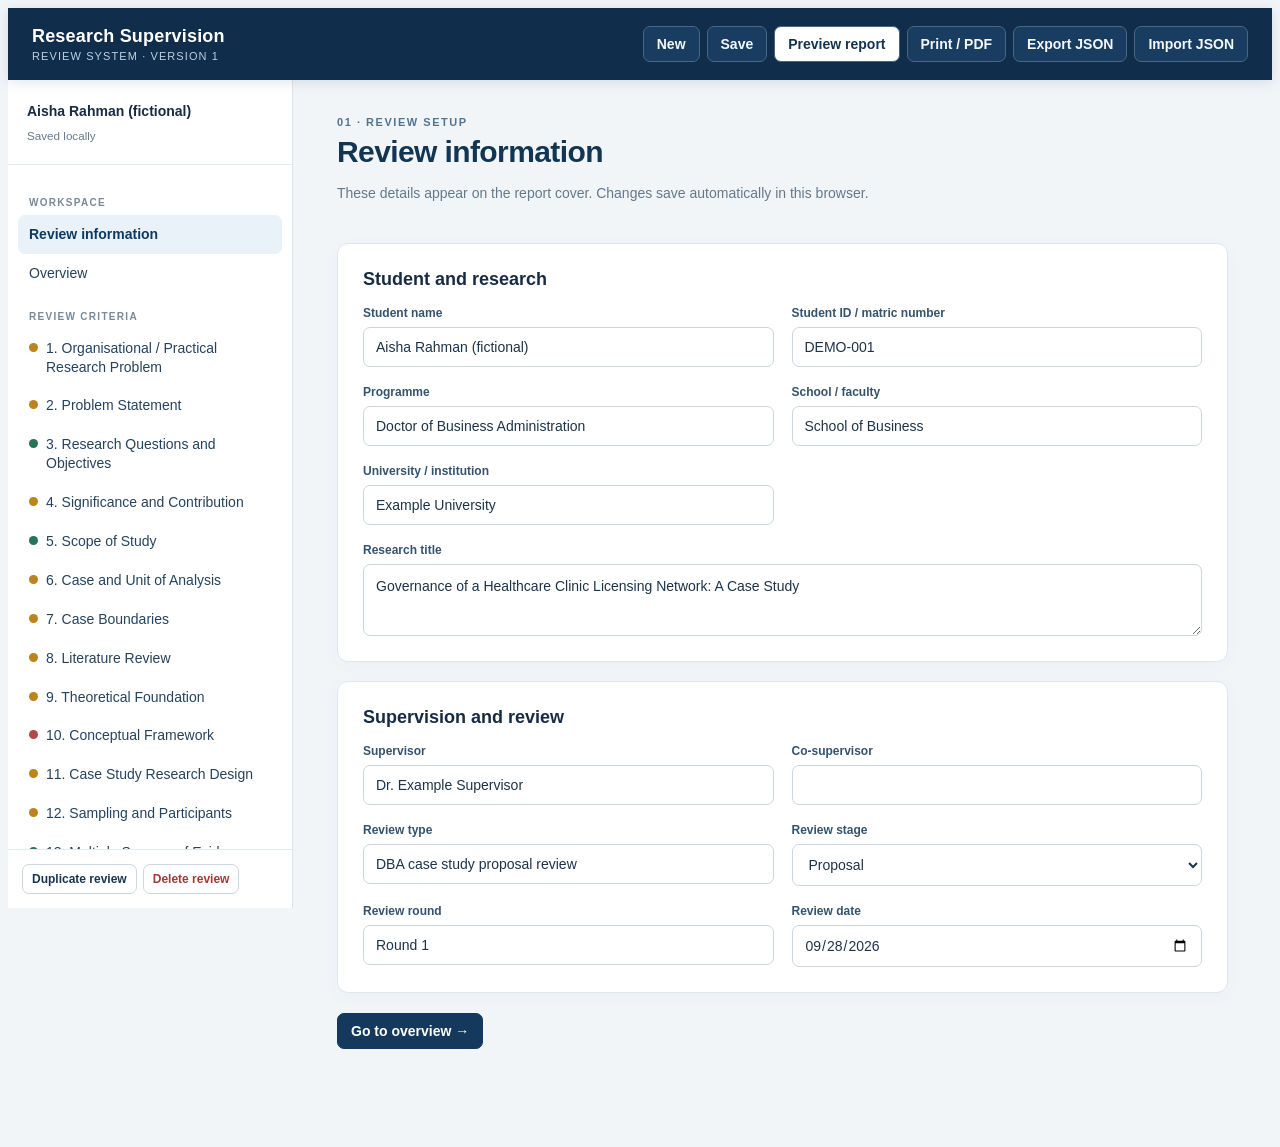
==== index.html @ 194fcfee "Add files via upload" ====
<!doctype html>
<html lang="en"><head><meta charset="utf-8"><meta name="viewport" content="width=device-width,initial-scale=1"><title>Research Supervision Review System</title><link rel="stylesheet" href="style.css"></head>
<body><header class="topbar"><div class="brand"><strong>Research Supervision</strong><span>Review System · Version 1</span></div><div class="top-actions"><button id="newBtn">New</button><button id="saveBtn">Save</button><button id="previewBtn" class="primary">Preview report</button><button id="printBtn">Print / PDF</button><button id="exportBtn">Export JSON</button><label class="button" for="importFile">Import JSON</label><input id="importFile" type="file" accept="application/json,.json" hidden></div></header>
<div class="app"><aside class="sidebar"><div class="side-heading"><span id="reviewLabel">Untitled review</span><small id="saveState">Saved locally</small></div><nav id="navigation"></nav><div class="side-bottom"><button id="duplicateBtn">Duplicate review</button><button id="deleteBtn" class="danger-text">Delete review</button></div></aside><main id="workspace" tabindex="-1"></main></div>
<dialog id="reportDialog"><div class="preview-bar"><span>Report preview · A4 portrait</span><div><button id="closePreview">Close</button><button id="previewPrint" class="primary">Print / Save as PDF</button></div></div><div id="report" class="report"></div></dialog>
<div id="toast" role="status" aria-live="polite"></div><script src="data.js"></script><script src="report.js"></script><script src="app.js"></script></body></html>
---- style.css ----
:root{font-family:Inter,Arial,Helvetica,sans-serif;color:#172c43;background:#f2f5f8;font-size:14px}*{box-sizing:border-box}button,input,select,textarea{font:inherit}button,.button{border:1px solid #cbd7e3;background:#fff;color:#183651;border-radius:7px;padding:9px 13px;cursor:pointer;font-weight:600;white-space:nowrap}button:hover,.button:hover{background:#ebf2f8}button:focus-visible,input:focus-visible,textarea:focus-visible,select:focus-visible{outline:2px solid #3974b3;outline-offset:2px}.primary{background:#15395d;color:white;border-color:#15395d}.primary:hover{background:#235482}.danger-text{color:#a33838}.topbar{position:sticky;top:0;z-index:5;min-height:72px;background:#102d4b;color:white;display:flex;align-items:center;justify-content:space-between;padding:13px 24px;gap:20px;box-shadow:0 2px 12px #102d4b20}.brand{display:flex;flex-direction:column;line-height:1.35;min-width:190px}.brand strong{font-size:18px;letter-spacing:.01em}.brand span{font-size:11px;color:#bdd0e3;letter-spacing:.1em;text-transform:uppercase}.top-actions{display:flex;flex-wrap:wrap;gap:7px}.top-actions button,.top-actions .button{background:#183d61;color:#f5f8fa;border-color:#496782}.top-actions .primary{background:#fff;color:#123352}.top-actions button:hover,.top-actions .button:hover{background:#2a5377}.top-actions .primary:hover{background:#e9f1fa}.app{display:flex;min-height:calc(100vh - 72px)}.sidebar{width:285px;flex:none;background:white;border-right:1px solid #dce5ec;position:sticky;top:72px;height:calc(100vh - 72px);display:flex;flex-direction:column}.side-heading{padding:22px 19px;border-bottom:1px solid #e4ebf0}.side-heading span{display:block;font-weight:750;line-height:1.35}.side-heading small{display:block;color:#667c90;margin-top:8px}.sidebar nav{overflow:auto;flex:1;padding:14px 10px}.nav-group{font-size:10px;font-weight:800;letter-spacing:.13em;color:#758a9b;text-transform:uppercase;padding:18px 11px 7px}.nav-item{border:0;width:100%;text-align:left;display:flex;align-items:start;gap:8px;padding:10px 11px;border-radius:7px;white-space:normal;font-weight:500;color:#25435e;line-height:1.35}.nav-item.active{background:#eaf2f9;color:#0c3a60;font-weight:700}.nav-item .dot{margin-top:4px}.side-bottom{display:flex;gap:6px;flex-wrap:wrap;padding:14px;border-top:1px solid #e4ebf0}.side-bottom button{font-size:12px;padding:7px 9px}main{width:min(100%,1040px);margin:0 auto;padding:36px 44px 90px}.page-head{display:flex;align-items:flex-start;justify-content:space-between;gap:18px;margin-bottom:25px}.eyebrow{font-size:11px;font-weight:800;letter-spacing:.14em;text-transform:uppercase;color:#527491}.page-head h1{font-size:30px;margin:7px 0 9px;letter-spacing:-.02em;color:#123552}.muted{color:#63798c;line-height:1.5}.panel{background:white;border:1px solid #dfe7ee;border-radius:11px;padding:25px;margin-bottom:19px;box-shadow:0 4px 18px #15345408}.panel h2{margin:0 0 16px;font-size:18px}.form-grid{display:grid;grid-template-columns:repeat(2,minmax(0,1fr));gap:18px}.field{display:flex;flex-direction:column;gap:7px;min-width:0}.field.full{grid-column:1/-1}.field label{font-weight:700;font-size:12px;color:#34536e}.field input,.field textarea,.field select{background:#fff;border:1px solid #c9d6e1;border-radius:7px;padding:11px 12px;width:100%;color:#1c3449}.field textarea{min-height:112px;resize:vertical;line-height:1.55}.field textarea.long{min-height:155px}.field textarea.short{min-height:72px}.field small{color:#738697}.action-row{display:flex;gap:8px;flex-wrap:wrap;margin-top:20px;align-items:center}.action-row.end{justify-content:space-between}.dot{height:9px;width:9px;display:inline-block;flex:none;border-radius:50%;background:#a7b3bf}.dot.green,.badge.green i{background:#277457}.dot.yellow,.badge.yellow i{background:#bb841c}.dot.red,.badge.red i{background:#b34848}.table-wrap{overflow-x:auto}.overview{border-collapse:collapse;width:100%;background:white}.overview th,.overview td{padding:13px 12px;border-bottom:1px solid #e4ebf1;text-align:left;vertical-align:top}.overview th{font-size:11px;text-transform:uppercase;letter-spacing:.08em;color:#668096;background:#eff5f9}.overview tr[data-index]{cursor:pointer}.overview tr[data-index]:hover{background:#f5f9fc}.overview td:nth-child(2){font-weight:650}.badge{display:inline-flex;gap:7px;align-items:center;font-size:11px;font-weight:700;line-height:1.3;color:#3a5365}.badge i{width:8px;height:8px;border-radius:50%;background:#a7b3bf;flex:none}.status-select{max-width:420px}.subpanel{background:#eef5fa;padding:19px;border-radius:8px;border-left:3px solid #9bc1dc}.subpanel h2{font-size:16px}.mini-heading{font-size:11px;font-weight:800;color:#577892;letter-spacing:.11em;text-transform:uppercase;margin:0 0 9px}.template-list,.saved-list{display:grid;gap:9px}.template-row,.saved-row{border:1px solid #dfE8f0;padding:14px;border-radius:8px;display:flex;align-items:center;justify-content:space-between;gap:12px}.template-row strong,.saved-row strong{display:block}.template-row small,.saved-row small{color:#6c8090;display:block;margin-top:5px}.template-row .buttons,.saved-row .buttons{display:flex;flex-wrap:wrap;gap:6px}.template-row button,.saved-row button{padding:7px 9px;font-size:12px}.criterion-editor{display:flex;flex-direction:column;gap:14px}.criterion-editor .panel{margin:0}.help{padding:12px 16px;background:#e9f2f8;border-radius:7px;color:#34516c;line-height:1.5}.empty-state{padding:35px;text-align:center;color:#6d8091}#toast{position:fixed;bottom:22px;right:24px;background:#143a59;color:white;border-radius:7px;padding:11px 17px;z-index:20;opacity:0;pointer-events:none;transition:opacity .2s}#toast.visible{opacity:1}dialog{border:0;padding:0;margin:0;width:100vw;max-width:none;height:100vh;max-height:none;background:#dbe3ea}dialog::backdrop{background:#0e253bbf}.preview-bar{position:sticky;top:0;z-index:10;background:#102d4b;color:white;padding:12px 25px;display:flex;align-items:center;justify-content:space-between;gap:12px;font-weight:700}.preview-bar>div{display:flex;gap:8px}.report{overflow:auto;height:calc(100vh - 61px);padding:25px 15px 60px}.report-paper{width:210mm;min-height:297mm;margin:0 auto;background:white;box-shadow:0 10px 30px #17314835;padding:19mm 18mm 17mm;color:#23384b;font-family:Georgia,'Times New Roman',serif;font-size:10pt;line-height:1.5}.report-masthead{display:flex;justify-content:space-between;align-items:start;padding-bottom:12px;border-bottom:2px solid #173e61;color:#163956}.report-institution{font-family:Arial,sans-serif;font-size:11px;font-weight:750;text-transform:uppercase;letter-spacing:.11em}.report-school{font-size:10px;color:#687f90;margin-top:4px}.report-mark{font-family:Arial,sans-serif;text-align:right;font-size:8px;letter-spacing:.14em;color:#6b8193}.report-cover{padding:29px 0 25px}.report-cover .eyebrow{font-family:Arial,sans-serif}.report-cover h1{color:#123757;font-size:28pt;line-height:1.14;letter-spacing:-.035em;margin:13px 0 17px}.cover-rule{height:5px;background:linear-gradient(90deg,#174f79 40%,#c8dce9 40%);margin-bottom:21px}.report-cover small,.report-field .field-label{display:block;font:700 7.5px Arial,sans-serif;letter-spacing:.11em;text-transform:uppercase;color:#6b8496;margin-bottom:5px}.cover-meta{display:grid;grid-template-columns:1fr 1fr;gap:18px}.cover-meta strong,.research-title strong{font-size:13px;line-height:1.35;color:#183b58}.research-title{padding:15px 0;margin:17px 0;border-top:1px solid #d8e3eb;border-bottom:1px solid #d8e3eb}.research-title strong{display:block;font-size:15px}.cover-grid{display:grid;grid-template-columns:repeat(2,1fr);gap:13px 22px}.cover-grid span{display:block}.report-section{margin:22px 0 29px;break-inside:auto}.report-section h2{font:700 14px Arial,sans-serif;color:#153c5e;margin:0 0 12px;padding-bottom:8px;border-bottom:1px solid #b8cedf;break-after:avoid}.report-section h2 span{display:inline-grid;place-items:center;background:#183f61;color:white;border-radius:3px;width:22px;height:22px;margin-right:8px;font-size:11px}.section-intro{font-size:9px;color:#5a6e7d;margin:0 0 11px}.summary-table{width:100%;border-collapse:collapse;font-size:8.5px;line-height:1.35}.summary-table th{background:#e8f0f6;color:#23465f;font:700 8px Arial,sans-serif;text-transform:uppercase;letter-spacing:.04em;text-align:left}.summary-table th,.summary-table td{padding:8px 7px;border-bottom:1px solid #d9e3eb;vertical-align:top}.summary-table th:first-child,.summary-table td:first-child{width:24px}.summary-table th:nth-child(2){width:23%}.summary-table th:nth-child(3){width:25%}.summary-table tr{break-inside:avoid}.report .badge{font-family:Arial,sans-serif;font-size:8px;white-space:normal}.assessment-panel{background:#edf4f8;padding:17px 19px;border-left:3px solid #37729c;line-height:1.65}.priority{padding:12px 15px;margin:9px 0;background:#f2f6f9;border-left:3px solid #8db1c9;break-inside:avoid}.priority-1{border-color:#a75353}.priority-2{border-color:#b18a3b}.priority strong{font:700 9px Arial,sans-serif;color:#234661}.priority p{margin:5px 0 0}.review-item{margin:0 0 19px;border:1px solid #dce7ef;break-inside:auto}.criterion-head{padding:12px 14px;background:#eaf2f7;display:flex;justify-content:space-between;gap:12px;align-items:center;break-after:avoid}.criterion-head small{font:700 8px Arial,sans-serif;text-transform:uppercase;letter-spacing:.08em;color:#668298}.criterion-head h3{font:700 12px Arial,sans-serif;color:#143d5d;margin:4px 0 0}.criterion-body{padding:5px 15px 13px}.report-field{padding:9px 0;border-bottom:1px solid #e7edf2;break-inside:avoid}.field-value{white-space:normal;overflow-wrap:anywhere}.response-block{margin-top:14px;padding:12px 15px;background:#f5f8fa;border-top:2px solid #9cbcd2;break-inside:auto}.response-heading{font:700 9px Arial,sans-serif;color:#214c6b;text-transform:uppercase;letter-spacing:.08em}.response-block .report-field:last-child{border:0}.empty{color:#8595a1;font-style:italic}.student-overall{border:1px solid #cddde8;min-height:80px;padding:16px;line-height:1.6}.review-footer-grid{display:grid;grid-template-columns:repeat(3,1fr);gap:20px}.signature{margin-top:32px;padding-top:8px;border-top:1px solid #aabac7;display:flex;justify-content:space-between;color:#738695;font-size:9px}.report-end{border-top:1px solid #cad9e3;padding-top:8px;color:#7890a1;font:8px Arial,sans-serif;text-align:right}.last-section{margin-bottom:30px}@page{size:A4 portrait;margin:15mm 16mm 16mm} @media print{html,body{background:#fff!important;margin:0!important;padding:0!important}body>*:not(dialog){display:none!important}dialog{position:static!important;display:block!important;width:auto!important;height:auto!important;max-height:none!important;overflow:visible!important;background:white!important}.preview-bar{display:none!important}.report{height:auto!important;overflow:visible!important;padding:0!important}.report-paper{width:auto!important;min-height:0!important;padding:0!important;margin:0!important;box-shadow:none!important}.report-cover{break-after:avoid}.report-section h2,.criterion-head{break-after:avoid-page}.summary-table thead{display:table-header-group}.review-item{break-inside:auto}.review-item .criterion-head{break-after:avoid}.priority,.report-field,.summary-table tr{break-inside:avoid}*{print-color-adjust:exact;-webkit-print-color-adjust:exact}}@media(max-width:900px){.topbar{align-items:start;flex-direction:column}.sidebar{width:230px;top:112px;height:calc(100vh - 112px)}main{padding:26px}.report-paper{max-width:100%;width:210mm}}@media(max-width:650px){.app{display:block}.sidebar{position:relative;top:auto;height:auto;width:100%;border-right:0}.sidebar nav{max-height:220px}.side-bottom{display:none}main{padding:20px}.form-grid{grid-template-columns:1fr}.preview-bar{flex-wrap:wrap}.report{padding:10px;overflow-x:auto}.report-paper{max-width:none;transform-origin:top left}}
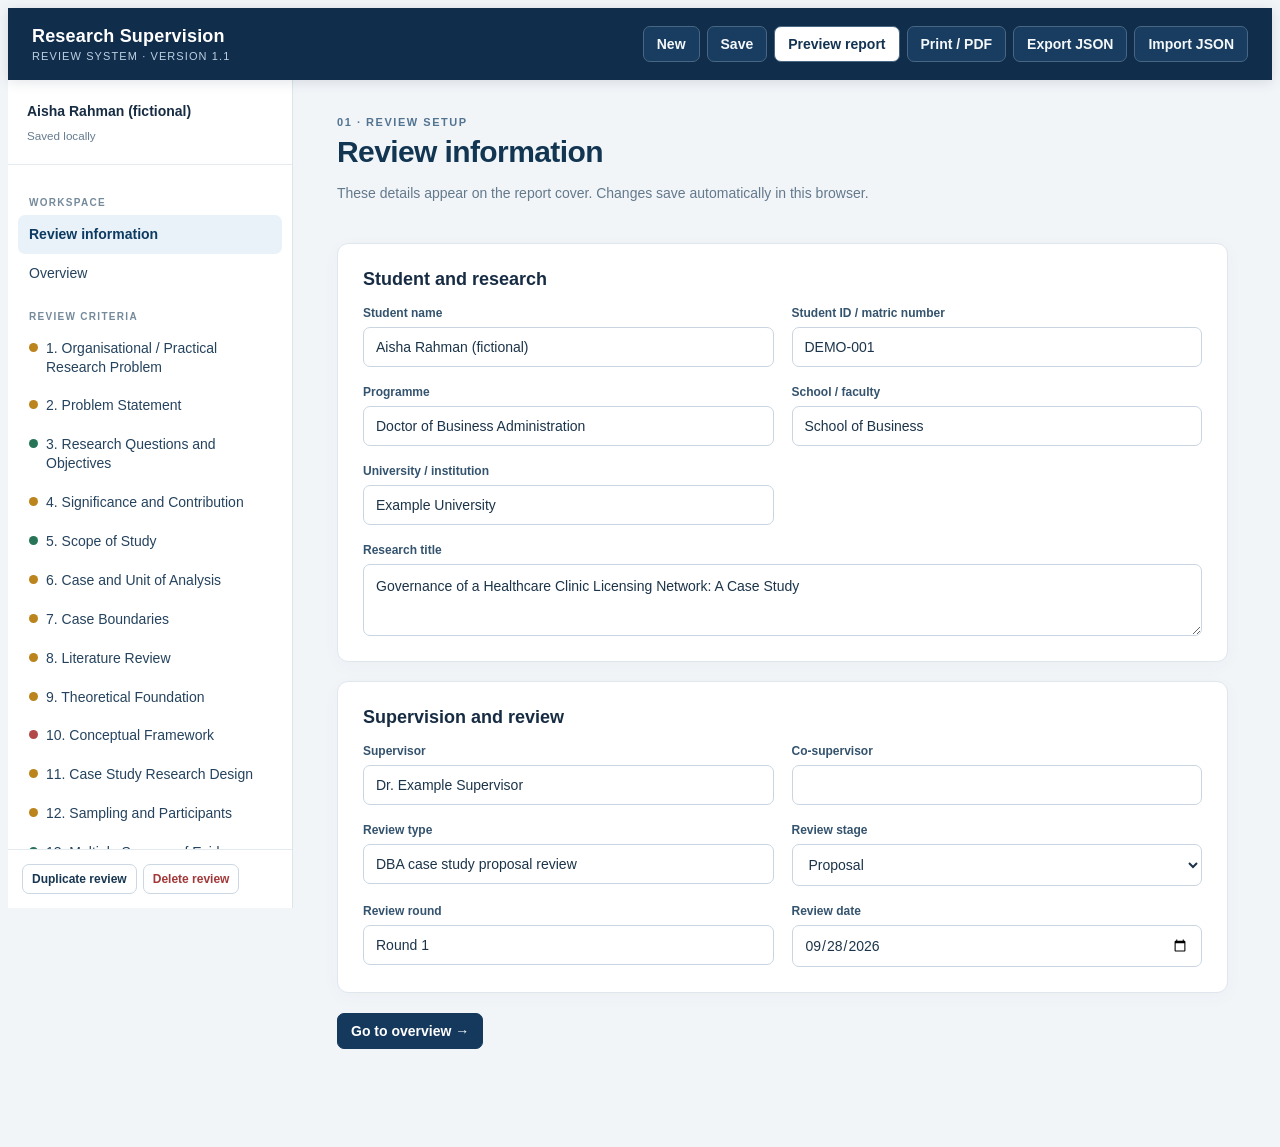
==== commit 868576fe: "Add files via upload" ====
--- a/index.html
+++ b/index.html
@@ -1,6 +1,6 @@
 <!doctype html>
 <html lang="en"><head><meta charset="utf-8"><meta name="viewport" content="width=device-width,initial-scale=1"><title>Research Supervision Review System</title><link rel="stylesheet" href="style.css"></head>
-<body><header class="topbar"><div class="brand"><strong>Research Supervision</strong><span>Review System · Version 1</span></div><div class="top-actions"><button id="newBtn">New</button><button id="saveBtn">Save</button><button id="previewBtn" class="primary">Preview report</button><button id="printBtn">Print / PDF</button><button id="exportBtn">Export JSON</button><label class="button" for="importFile">Import JSON</label><input id="importFile" type="file" accept="application/json,.json" hidden></div></header>
+<body><header class="topbar"><div class="brand"><strong>Research Supervision</strong><span>Review System · Version 1.1</span></div><div class="top-actions"><button id="newBtn">New</button><button id="saveBtn">Save</button><button id="previewBtn" class="primary">Preview report</button><button id="printBtn">Print / PDF</button><button id="exportBtn">Export JSON</button><label class="button" for="importFile">Import JSON</label><input id="importFile" type="file" accept="application/json,.json" hidden></div></header>
 <div class="app"><aside class="sidebar"><div class="side-heading"><span id="reviewLabel">Untitled review</span><small id="saveState">Saved locally</small></div><nav id="navigation"></nav><div class="side-bottom"><button id="duplicateBtn">Duplicate review</button><button id="deleteBtn" class="danger-text">Delete review</button></div></aside><main id="workspace" tabindex="-1"></main></div>
 <dialog id="reportDialog"><div class="preview-bar"><span>Report preview · A4 portrait</span><div><button id="closePreview">Close</button><button id="previewPrint" class="primary">Print / Save as PDF</button></div></div><div id="report" class="report"></div></dialog>
 <div id="toast" role="status" aria-live="polite"></div><script src="data.js"></script><script src="report.js"></script><script src="app.js"></script></body></html>
--- a/style.css
+++ b/style.css
@@ -1 +1 @@
-:root{font-family:Inter,Arial,Helvetica,sans-serif;color:#172c43;background:#f2f5f8;font-size:14px}*{box-sizing:border-box}button,input,select,textarea{font:inherit}button,.button{border:1px solid #cbd7e3;background:#fff;color:#183651;border-radius:7px;padding:9px 13px;cursor:pointer;font-weight:600;white-space:nowrap}button:hover,.button:hover{background:#ebf2f8}button:focus-visible,input:focus-visible,textarea:focus-visible,select:focus-visible{outline:2px solid #3974b3;outline-offset:2px}.primary{background:#15395d;color:white;border-color:#15395d}.primary:hover{background:#235482}.danger-text{color:#a33838}.topbar{position:sticky;top:0;z-index:5;min-height:72px;background:#102d4b;color:white;display:flex;align-items:center;justify-content:space-between;padding:13px 24px;gap:20px;box-shadow:0 2px 12px #102d4b20}.brand{display:flex;flex-direction:column;line-height:1.35;min-width:190px}.brand strong{font-size:18px;letter-spacing:.01em}.brand span{font-size:11px;color:#bdd0e3;letter-spacing:.1em;text-transform:uppercase}.top-actions{display:flex;flex-wrap:wrap;gap:7px}.top-actions button,.top-actions .button{background:#183d61;color:#f5f8fa;border-color:#496782}.top-actions .primary{background:#fff;color:#123352}.top-actions button:hover,.top-actions .button:hover{background:#2a5377}.top-actions .primary:hover{background:#e9f1fa}.app{display:flex;min-height:calc(100vh - 72px)}.sidebar{width:285px;flex:none;background:white;border-right:1px solid #dce5ec;position:sticky;top:72px;height:calc(100vh - 72px);display:flex;flex-direction:column}.side-heading{padding:22px 19px;border-bottom:1px solid #e4ebf0}.side-heading span{display:block;font-weight:750;line-height:1.35}.side-heading small{display:block;color:#667c90;margin-top:8px}.sidebar nav{overflow:auto;flex:1;padding:14px 10px}.nav-group{font-size:10px;font-weight:800;letter-spacing:.13em;color:#758a9b;text-transform:uppercase;padding:18px 11px 7px}.nav-item{border:0;width:100%;text-align:left;display:flex;align-items:start;gap:8px;padding:10px 11px;border-radius:7px;white-space:normal;font-weight:500;color:#25435e;line-height:1.35}.nav-item.active{background:#eaf2f9;color:#0c3a60;font-weight:700}.nav-item .dot{margin-top:4px}.side-bottom{display:flex;gap:6px;flex-wrap:wrap;padding:14px;border-top:1px solid #e4ebf0}.side-bottom button{font-size:12px;padding:7px 9px}main{width:min(100%,1040px);margin:0 auto;padding:36px 44px 90px}.page-head{display:flex;align-items:flex-start;justify-content:space-between;gap:18px;margin-bottom:25px}.eyebrow{font-size:11px;font-weight:800;letter-spacing:.14em;text-transform:uppercase;color:#527491}.page-head h1{font-size:30px;margin:7px 0 9px;letter-spacing:-.02em;color:#123552}.muted{color:#63798c;line-height:1.5}.panel{background:white;border:1px solid #dfe7ee;border-radius:11px;padding:25px;margin-bottom:19px;box-shadow:0 4px 18px #15345408}.panel h2{margin:0 0 16px;font-size:18px}.form-grid{display:grid;grid-template-columns:repeat(2,minmax(0,1fr));gap:18px}.field{display:flex;flex-direction:column;gap:7px;min-width:0}.field.full{grid-column:1/-1}.field label{font-weight:700;font-size:12px;color:#34536e}.field input,.field textarea,.field select{background:#fff;border:1px solid #c9d6e1;border-radius:7px;padding:11px 12px;width:100%;color:#1c3449}.field textarea{min-height:112px;resize:vertical;line-height:1.55}.field textarea.long{min-height:155px}.field textarea.short{min-height:72px}.field small{color:#738697}.action-row{display:flex;gap:8px;flex-wrap:wrap;margin-top:20px;align-items:center}.action-row.end{justify-content:space-between}.dot{height:9px;width:9px;display:inline-block;flex:none;border-radius:50%;background:#a7b3bf}.dot.green,.badge.green i{background:#277457}.dot.yellow,.badge.yellow i{background:#bb841c}.dot.red,.badge.red i{background:#b34848}.table-wrap{overflow-x:auto}.overview{border-collapse:collapse;width:100%;background:white}.overview th,.overview td{padding:13px 12px;border-bottom:1px solid #e4ebf1;text-align:left;vertical-align:top}.overview th{font-size:11px;text-transform:uppercase;letter-spacing:.08em;color:#668096;background:#eff5f9}.overview tr[data-index]{cursor:pointer}.overview tr[data-index]:hover{background:#f5f9fc}.overview td:nth-child(2){font-weight:650}.badge{display:inline-flex;gap:7px;align-items:center;font-size:11px;font-weight:700;line-height:1.3;color:#3a5365}.badge i{width:8px;height:8px;border-radius:50%;background:#a7b3bf;flex:none}.status-select{max-width:420px}.subpanel{background:#eef5fa;padding:19px;border-radius:8px;border-left:3px solid #9bc1dc}.subpanel h2{font-size:16px}.mini-heading{font-size:11px;font-weight:800;color:#577892;letter-spacing:.11em;text-transform:uppercase;margin:0 0 9px}.template-list,.saved-list{display:grid;gap:9px}.template-row,.saved-row{border:1px solid #dfE8f0;padding:14px;border-radius:8px;display:flex;align-items:center;justify-content:space-between;gap:12px}.template-row strong,.saved-row strong{display:block}.template-row small,.saved-row small{color:#6c8090;display:block;margin-top:5px}.template-row .buttons,.saved-row .buttons{display:flex;flex-wrap:wrap;gap:6px}.template-row button,.saved-row button{padding:7px 9px;font-size:12px}.criterion-editor{display:flex;flex-direction:column;gap:14px}.criterion-editor .panel{margin:0}.help{padding:12px 16px;background:#e9f2f8;border-radius:7px;color:#34516c;line-height:1.5}.empty-state{padding:35px;text-align:center;color:#6d8091}#toast{position:fixed;bottom:22px;right:24px;background:#143a59;color:white;border-radius:7px;padding:11px 17px;z-index:20;opacity:0;pointer-events:none;transition:opacity .2s}#toast.visible{opacity:1}dialog{border:0;padding:0;margin:0;width:100vw;max-width:none;height:100vh;max-height:none;background:#dbe3ea}dialog::backdrop{background:#0e253bbf}.preview-bar{position:sticky;top:0;z-index:10;background:#102d4b;color:white;padding:12px 25px;display:flex;align-items:center;justify-content:space-between;gap:12px;font-weight:700}.preview-bar>div{display:flex;gap:8px}.report{overflow:auto;height:calc(100vh - 61px);padding:25px 15px 60px}.report-paper{width:210mm;min-height:297mm;margin:0 auto;background:white;box-shadow:0 10px 30px #17314835;padding:19mm 18mm 17mm;color:#23384b;font-family:Georgia,'Times New Roman',serif;font-size:10pt;line-height:1.5}.report-masthead{display:flex;justify-content:space-between;align-items:start;padding-bottom:12px;border-bottom:2px solid #173e61;color:#163956}.report-institution{font-family:Arial,sans-serif;font-size:11px;font-weight:750;text-transform:uppercase;letter-spacing:.11em}.report-school{font-size:10px;color:#687f90;margin-top:4px}.report-mark{font-family:Arial,sans-serif;text-align:right;font-size:8px;letter-spacing:.14em;color:#6b8193}.report-cover{padding:29px 0 25px}.report-cover .eyebrow{font-family:Arial,sans-serif}.report-cover h1{color:#123757;font-size:28pt;line-height:1.14;letter-spacing:-.035em;margin:13px 0 17px}.cover-rule{height:5px;background:linear-gradient(90deg,#174f79 40%,#c8dce9 40%);margin-bottom:21px}.report-cover small,.report-field .field-label{display:block;font:700 7.5px Arial,sans-serif;letter-spacing:.11em;text-transform:uppercase;color:#6b8496;margin-bottom:5px}.cover-meta{display:grid;grid-template-columns:1fr 1fr;gap:18px}.cover-meta strong,.research-title strong{font-size:13px;line-height:1.35;color:#183b58}.research-title{padding:15px 0;margin:17px 0;border-top:1px solid #d8e3eb;border-bottom:1px solid #d8e3eb}.research-title strong{display:block;font-size:15px}.cover-grid{display:grid;grid-template-columns:repeat(2,1fr);gap:13px 22px}.cover-grid span{display:block}.report-section{margin:22px 0 29px;break-inside:auto}.report-section h2{font:700 14px Arial,sans-serif;color:#153c5e;margin:0 0 12px;padding-bottom:8px;border-bottom:1px solid #b8cedf;break-after:avoid}.report-section h2 span{display:inline-grid;place-items:center;background:#183f61;color:white;border-radius:3px;width:22px;height:22px;margin-right:8px;font-size:11px}.section-intro{font-size:9px;color:#5a6e7d;margin:0 0 11px}.summary-table{width:100%;border-collapse:collapse;font-size:8.5px;line-height:1.35}.summary-table th{background:#e8f0f6;color:#23465f;font:700 8px Arial,sans-serif;text-transform:uppercase;letter-spacing:.04em;text-align:left}.summary-table th,.summary-table td{padding:8px 7px;border-bottom:1px solid #d9e3eb;vertical-align:top}.summary-table th:first-child,.summary-table td:first-child{width:24px}.summary-table th:nth-child(2){width:23%}.summary-table th:nth-child(3){width:25%}.summary-table tr{break-inside:avoid}.report .badge{font-family:Arial,sans-serif;font-size:8px;white-space:normal}.assessment-panel{background:#edf4f8;padding:17px 19px;border-left:3px solid #37729c;line-height:1.65}.priority{padding:12px 15px;margin:9px 0;background:#f2f6f9;border-left:3px solid #8db1c9;break-inside:avoid}.priority-1{border-color:#a75353}.priority-2{border-color:#b18a3b}.priority strong{font:700 9px Arial,sans-serif;color:#234661}.priority p{margin:5px 0 0}.review-item{margin:0 0 19px;border:1px solid #dce7ef;break-inside:auto}.criterion-head{padding:12px 14px;background:#eaf2f7;display:flex;justify-content:space-between;gap:12px;align-items:center;break-after:avoid}.criterion-head small{font:700 8px Arial,sans-serif;text-transform:uppercase;letter-spacing:.08em;color:#668298}.criterion-head h3{font:700 12px Arial,sans-serif;color:#143d5d;margin:4px 0 0}.criterion-body{padding:5px 15px 13px}.report-field{padding:9px 0;border-bottom:1px solid #e7edf2;break-inside:avoid}.field-value{white-space:normal;overflow-wrap:anywhere}.response-block{margin-top:14px;padding:12px 15px;background:#f5f8fa;border-top:2px solid #9cbcd2;break-inside:auto}.response-heading{font:700 9px Arial,sans-serif;color:#214c6b;text-transform:uppercase;letter-spacing:.08em}.response-block .report-field:last-child{border:0}.empty{color:#8595a1;font-style:italic}.student-overall{border:1px solid #cddde8;min-height:80px;padding:16px;line-height:1.6}.review-footer-grid{display:grid;grid-template-columns:repeat(3,1fr);gap:20px}.signature{margin-top:32px;padding-top:8px;border-top:1px solid #aabac7;display:flex;justify-content:space-between;color:#738695;font-size:9px}.report-end{border-top:1px solid #cad9e3;padding-top:8px;color:#7890a1;font:8px Arial,sans-serif;text-align:right}.last-section{margin-bottom:30px}@page{size:A4 portrait;margin:15mm 16mm 16mm} @media print{html,body{background:#fff!important;margin:0!important;padding:0!important}body>*:not(dialog){display:none!important}dialog{position:static!important;display:block!important;width:auto!important;height:auto!important;max-height:none!important;overflow:visible!important;background:white!important}.preview-bar{display:none!important}.report{height:auto!important;overflow:visible!important;padding:0!important}.report-paper{width:auto!important;min-height:0!important;padding:0!important;margin:0!important;box-shadow:none!important}.report-cover{break-after:avoid}.report-section h2,.criterion-head{break-after:avoid-page}.summary-table thead{display:table-header-group}.review-item{break-inside:auto}.review-item .criterion-head{break-after:avoid}.priority,.report-field,.summary-table tr{break-inside:avoid}*{print-color-adjust:exact;-webkit-print-color-adjust:exact}}@media(max-width:900px){.topbar{align-items:start;flex-direction:column}.sidebar{width:230px;top:112px;height:calc(100vh - 112px)}main{padding:26px}.report-paper{max-width:100%;width:210mm}}@media(max-width:650px){.app{display:block}.sidebar{position:relative;top:auto;height:auto;width:100%;border-right:0}.sidebar nav{max-height:220px}.side-bottom{display:none}main{padding:20px}.form-grid{grid-template-columns:1fr}.preview-bar{flex-wrap:wrap}.report{padding:10px;overflow-x:auto}.report-paper{max-width:none;transform-origin:top left}}
+:root{font-family:Inter,Arial,Helvetica,sans-serif;color:#172c43;background:#f2f5f8;font-size:14px}*{box-sizing:border-box}button,input,select,textarea{font:inherit}button,.button{border:1px solid #cbd7e3;background:#fff;color:#183651;border-radius:7px;padding:9px 13px;cursor:pointer;font-weight:600;white-space:nowrap}button:hover,.button:hover{background:#ebf2f8}button:focus-visible,input:focus-visible,textarea:focus-visible,select:focus-visible{outline:2px solid #3974b3;outline-offset:2px}.primary{background:#15395d;color:white;border-color:#15395d}.primary:hover{background:#235482}.danger-text{color:#a33838}.topbar{position:sticky;top:0;z-index:5;min-height:72px;background:#102d4b;color:white;display:flex;align-items:center;justify-content:space-between;padding:13px 24px;gap:20px;box-shadow:0 2px 12px #102d4b20}.brand{display:flex;flex-direction:column;line-height:1.35;min-width:190px}.brand strong{font-size:18px;letter-spacing:.01em}.brand span{font-size:11px;color:#bdd0e3;letter-spacing:.1em;text-transform:uppercase}.top-actions{display:flex;flex-wrap:wrap;gap:7px}.top-actions button,.top-actions .button{background:#183d61;color:#f5f8fa;border-color:#496782}.top-actions .primary{background:#fff;color:#123352}.top-actions button:hover,.top-actions .button:hover{background:#2a5377}.top-actions .primary:hover{background:#e9f1fa}.app{display:flex;min-height:calc(100vh - 72px)}.sidebar{width:285px;flex:none;background:white;border-right:1px solid #dce5ec;position:sticky;top:72px;height:calc(100vh - 72px);display:flex;flex-direction:column}.side-heading{padding:22px 19px;border-bottom:1px solid #e4ebf0}.side-heading span{display:block;font-weight:750;line-height:1.35}.side-heading small{display:block;color:#667c90;margin-top:8px}.sidebar nav{overflow:auto;flex:1;padding:14px 10px}.nav-group{font-size:10px;font-weight:800;letter-spacing:.13em;color:#758a9b;text-transform:uppercase;padding:18px 11px 7px}.nav-item{border:0;width:100%;text-align:left;display:flex;align-items:start;gap:8px;padding:10px 11px;border-radius:7px;white-space:normal;font-weight:500;color:#25435e;line-height:1.35}.nav-item.active{background:#eaf2f9;color:#0c3a60;font-weight:700}.nav-item .dot{margin-top:4px}.side-bottom{display:flex;gap:6px;flex-wrap:wrap;padding:14px;border-top:1px solid #e4ebf0}.side-bottom button{font-size:12px;padding:7px 9px}main{width:min(100%,1040px);margin:0 auto;padding:36px 44px 90px}.page-head{display:flex;align-items:flex-start;justify-content:space-between;gap:18px;margin-bottom:25px}.eyebrow{font-size:11px;font-weight:800;letter-spacing:.14em;text-transform:uppercase;color:#527491}.page-head h1{font-size:30px;margin:7px 0 9px;letter-spacing:-.02em;color:#123552}.muted{color:#63798c;line-height:1.5}.panel{background:white;border:1px solid #dfe7ee;border-radius:11px;padding:25px;margin-bottom:19px;box-shadow:0 4px 18px #15345408}.panel h2{margin:0 0 16px;font-size:18px}.form-grid{display:grid;grid-template-columns:repeat(2,minmax(0,1fr));gap:18px}.field{display:flex;flex-direction:column;gap:7px;min-width:0}.field.full{grid-column:1/-1}.field label{font-weight:700;font-size:12px;color:#34536e}.field input,.field textarea,.field select{background:#fff;border:1px solid #c9d6e1;border-radius:7px;padding:11px 12px;width:100%;color:#1c3449}.field textarea{min-height:112px;resize:vertical;line-height:1.55}.field textarea.long{min-height:155px}.field textarea.short{min-height:72px}.field small{color:#738697}.action-row{display:flex;gap:8px;flex-wrap:wrap;margin-top:20px;align-items:center}.action-row.end{justify-content:space-between}.dot{height:9px;width:9px;display:inline-block;flex:none;border-radius:50%;background:#a7b3bf}.dot.green,.badge.green i{background:#277457}.dot.yellow,.badge.yellow i{background:#bb841c}.dot.red,.badge.red i{background:#b34848}.table-wrap{overflow-x:auto}.overview{border-collapse:collapse;width:100%;background:white}.overview th,.overview td{padding:13px 12px;border-bottom:1px solid #e4ebf1;text-align:left;vertical-align:top}.overview th{font-size:11px;text-transform:uppercase;letter-spacing:.08em;color:#668096;background:#eff5f9}.overview tr[data-index]{cursor:pointer}.overview tr[data-index]:hover{background:#f5f9fc}.overview td:nth-child(2){font-weight:650}.badge{display:inline-flex;gap:7px;align-items:center;font-size:11px;font-weight:700;line-height:1.3;color:#3a5365}.badge i{width:8px;height:8px;border-radius:50%;background:#a7b3bf;flex:none}.status-select{max-width:420px}.mini-heading{font-size:11px;font-weight:800;color:#577892;letter-spacing:.11em;text-transform:uppercase;margin:0 0 9px}.template-list,.saved-list{display:grid;gap:9px}.template-row,.saved-row{border:1px solid #dfE8f0;padding:14px;border-radius:8px;display:flex;align-items:center;justify-content:space-between;gap:12px}.template-row strong,.saved-row strong{display:block}.template-row small,.saved-row small{color:#6c8090;display:block;margin-top:5px}.template-row .buttons,.saved-row .buttons{display:flex;flex-wrap:wrap;gap:6px}.template-row button,.saved-row button{padding:7px 9px;font-size:12px}.criterion-editor{display:flex;flex-direction:column;gap:14px}.criterion-editor .panel{margin:0}.help{padding:12px 16px;background:#e9f2f8;border-radius:7px;color:#34516c;line-height:1.5}.empty-state{padding:35px;text-align:center;color:#6d8091}#toast{position:fixed;bottom:22px;right:24px;background:#143a59;color:white;border-radius:7px;padding:11px 17px;z-index:20;opacity:0;pointer-events:none;transition:opacity .2s}#toast.visible{opacity:1}dialog{border:0;padding:0;margin:0;width:100vw;max-width:none;height:100vh;max-height:none;background:#dbe3ea}dialog::backdrop{background:#0e253bbf}.preview-bar{position:sticky;top:0;z-index:10;background:#102d4b;color:white;padding:12px 25px;display:flex;align-items:center;justify-content:space-between;gap:12px;font-weight:700}.preview-bar>div{display:flex;gap:8px}.report{overflow:auto;height:calc(100vh - 61px);padding:25px 15px 60px}.report-paper{width:210mm;min-height:297mm;margin:0 auto;background:white;box-shadow:0 10px 30px #17314835;padding:19mm 18mm 17mm;color:#23384b;font-family:Georgia,'Times New Roman',serif;font-size:10pt;line-height:1.5}.report-masthead{display:flex;justify-content:space-between;align-items:start;padding-bottom:12px;border-bottom:2px solid #173e61;color:#163956}.report-institution{font-family:Arial,sans-serif;font-size:11px;font-weight:750;text-transform:uppercase;letter-spacing:.11em}.report-school{font-size:10px;color:#687f90;margin-top:4px}.report-mark{font-family:Arial,sans-serif;text-align:right;font-size:8px;letter-spacing:.14em;color:#6b8193}.report-cover{padding:29px 0 25px}.report-cover .eyebrow{font-family:Arial,sans-serif}.report-cover h1{color:#123757;font-size:28pt;line-height:1.14;letter-spacing:-.035em;margin:13px 0 17px}.cover-rule{height:5px;background:linear-gradient(90deg,#174f79 40%,#c8dce9 40%);margin-bottom:21px}.report-cover small,.report-field .field-label{display:block;font:700 7.5px Arial,sans-serif;letter-spacing:.11em;text-transform:uppercase;color:#6b8496;margin-bottom:5px}.cover-meta{display:grid;grid-template-columns:1fr 1fr;gap:18px}.cover-meta strong,.research-title strong{font-size:13px;line-height:1.35;color:#183b58}.research-title{padding:15px 0;margin:17px 0;border-top:1px solid #d8e3eb;border-bottom:1px solid #d8e3eb}.research-title strong{display:block;font-size:15px}.cover-grid{display:grid;grid-template-columns:repeat(2,1fr);gap:13px 22px}.cover-grid span{display:block}.report-section{margin:22px 0 29px;break-inside:auto}.report-section h2{font:700 14px Arial,sans-serif;color:#153c5e;margin:0 0 12px;padding-bottom:8px;border-bottom:1px solid #b8cedf;break-after:avoid}.report-section h2 span{display:inline-grid;place-items:center;background:#183f61;color:white;border-radius:3px;width:22px;height:22px;margin-right:8px;font-size:11px}.section-intro{font-size:9px;color:#5a6e7d;margin:0 0 11px}.summary-table{width:100%;border-collapse:collapse;font-size:8.5px;line-height:1.35}.summary-table th{background:#e8f0f6;color:#23465f;font:700 8px Arial,sans-serif;text-transform:uppercase;letter-spacing:.04em;text-align:left}.summary-table th,.summary-table td{padding:8px 7px;border-bottom:1px solid #d9e3eb;vertical-align:top}.summary-table th:first-child,.summary-table td:first-child{width:24px}.summary-table th:nth-child(2){width:23%}.summary-table th:nth-child(3){width:25%}.summary-table tr{break-inside:avoid}.report .badge{font-family:Arial,sans-serif;font-size:8px;white-space:normal}.assessment-panel{background:#edf4f8;padding:17px 19px;border-left:3px solid #37729c;line-height:1.65}.priority{padding:12px 15px;margin:9px 0;background:#f2f6f9;border-left:3px solid #8db1c9;break-inside:avoid}.priority-1{border-color:#a75353}.priority-2{border-color:#b18a3b}.priority strong{font:700 9px Arial,sans-serif;color:#234661}.priority p{margin:5px 0 0}.review-item{margin:0 0 19px;border:1px solid #dce7ef;break-inside:auto}.criterion-head{padding:12px 14px;background:#eaf2f7;display:flex;justify-content:space-between;gap:12px;align-items:center;break-after:avoid}.criterion-head small{font:700 8px Arial,sans-serif;text-transform:uppercase;letter-spacing:.08em;color:#668298}.criterion-head h3{font:700 12px Arial,sans-serif;color:#143d5d;margin:4px 0 0}.criterion-body{padding:5px 15px 13px}.report-field{padding:9px 0;border-bottom:1px solid #e7edf2;break-inside:avoid}.field-value{white-space:normal;overflow-wrap:anywhere}.empty{color:#8595a1;font-style:italic}.review-footer-grid{display:grid;grid-template-columns:repeat(3,1fr);gap:20px}.signature{margin-top:32px;padding-top:8px;border-top:1px solid #aabac7;display:flex;justify-content:space-between;color:#738695;font-size:9px}.report-end{border-top:1px solid #cad9e3;padding-top:8px;color:#7890a1;font:8px Arial,sans-serif;text-align:right}.last-section{margin-bottom:30px}@page{size:A4 portrait;margin:15mm 16mm 16mm} @media print{html,body{background:#fff!important;margin:0!important;padding:0!important}body>*:not(dialog){display:none!important}dialog{position:static!important;display:block!important;width:auto!important;height:auto!important;max-height:none!important;overflow:visible!important;background:white!important}.preview-bar{display:none!important}.report{height:auto!important;overflow:visible!important;padding:0!important}.report-paper{width:auto!important;min-height:0!important;padding:0!important;margin:0!important;box-shadow:none!important}.report-cover{break-after:avoid}.report-section h2,.criterion-head{break-after:avoid-page}.summary-table thead{display:table-header-group}.review-item{break-inside:auto}.review-item .criterion-head{break-after:avoid}.priority,.report-field,.summary-table tr{break-inside:avoid}*{print-color-adjust:exact;-webkit-print-color-adjust:exact}}@media(max-width:900px){.topbar{align-items:start;flex-direction:column}.sidebar{width:230px;top:112px;height:calc(100vh - 112px)}main{padding:26px}.report-paper{max-width:100%;width:210mm}}@media(max-width:650px){.app{display:block}.sidebar{position:relative;top:auto;height:auto;width:100%;border-right:0}.sidebar nav{max-height:220px}.side-bottom{display:none}main{padding:20px}.form-grid{grid-template-columns:1fr}.preview-bar{flex-wrap:wrap}.report{padding:10px;overflow-x:auto}.report-paper{max-width:none;transform-origin:top left}}
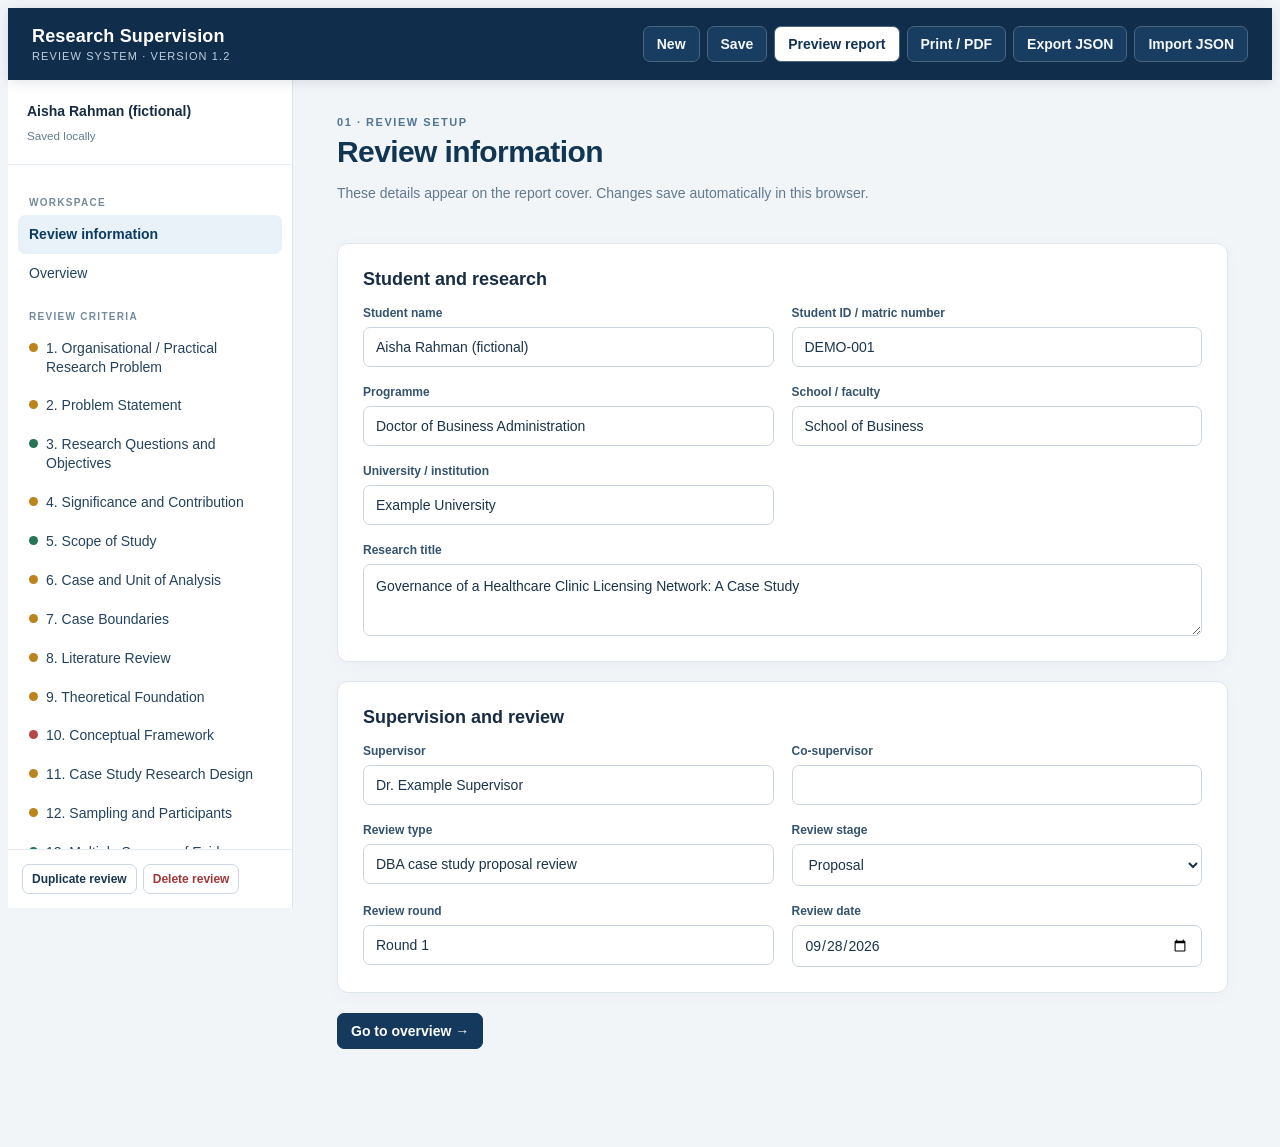
==== commit 23955caf: "Add files via upload" ====
--- a/index.html
+++ b/index.html
@@ -1,6 +1,6 @@
 <!doctype html>
 <html lang="en"><head><meta charset="utf-8"><meta name="viewport" content="width=device-width,initial-scale=1"><title>Research Supervision Review System</title><link rel="stylesheet" href="style.css"></head>
-<body><header class="topbar"><div class="brand"><strong>Research Supervision</strong><span>Review System · Version 1.1</span></div><div class="top-actions"><button id="newBtn">New</button><button id="saveBtn">Save</button><button id="previewBtn" class="primary">Preview report</button><button id="printBtn">Print / PDF</button><button id="exportBtn">Export JSON</button><label class="button" for="importFile">Import JSON</label><input id="importFile" type="file" accept="application/json,.json" hidden></div></header>
+<body><header class="topbar"><div class="brand"><strong>Research Supervision</strong><span>Review System · Version 1.2</span></div><div class="top-actions"><button id="newBtn">New</button><button id="saveBtn">Save</button><button id="previewBtn" class="primary">Preview report</button><button id="printBtn">Print / PDF</button><button id="exportBtn">Export JSON</button><label class="button" for="importFile">Import JSON</label><input id="importFile" type="file" accept="application/json,.json" hidden></div></header>
 <div class="app"><aside class="sidebar"><div class="side-heading"><span id="reviewLabel">Untitled review</span><small id="saveState">Saved locally</small></div><nav id="navigation"></nav><div class="side-bottom"><button id="duplicateBtn">Duplicate review</button><button id="deleteBtn" class="danger-text">Delete review</button></div></aside><main id="workspace" tabindex="-1"></main></div>
 <dialog id="reportDialog"><div class="preview-bar"><span>Report preview · A4 portrait</span><div><button id="closePreview">Close</button><button id="previewPrint" class="primary">Print / Save as PDF</button></div></div><div id="report" class="report"></div></dialog>
 <div id="toast" role="status" aria-live="polite"></div><script src="data.js"></script><script src="report.js"></script><script src="app.js"></script></body></html>
--- a/style.css
+++ b/style.css
@@ -1 +1 @@
-:root{font-family:Inter,Arial,Helvetica,sans-serif;color:#172c43;background:#f2f5f8;font-size:14px}*{box-sizing:border-box}button,input,select,textarea{font:inherit}button,.button{border:1px solid #cbd7e3;background:#fff;color:#183651;border-radius:7px;padding:9px 13px;cursor:pointer;font-weight:600;white-space:nowrap}button:hover,.button:hover{background:#ebf2f8}button:focus-visible,input:focus-visible,textarea:focus-visible,select:focus-visible{outline:2px solid #3974b3;outline-offset:2px}.primary{background:#15395d;color:white;border-color:#15395d}.primary:hover{background:#235482}.danger-text{color:#a33838}.topbar{position:sticky;top:0;z-index:5;min-height:72px;background:#102d4b;color:white;display:flex;align-items:center;justify-content:space-between;padding:13px 24px;gap:20px;box-shadow:0 2px 12px #102d4b20}.brand{display:flex;flex-direction:column;line-height:1.35;min-width:190px}.brand strong{font-size:18px;letter-spacing:.01em}.brand span{font-size:11px;color:#bdd0e3;letter-spacing:.1em;text-transform:uppercase}.top-actions{display:flex;flex-wrap:wrap;gap:7px}.top-actions button,.top-actions .button{background:#183d61;color:#f5f8fa;border-color:#496782}.top-actions .primary{background:#fff;color:#123352}.top-actions button:hover,.top-actions .button:hover{background:#2a5377}.top-actions .primary:hover{background:#e9f1fa}.app{display:flex;min-height:calc(100vh - 72px)}.sidebar{width:285px;flex:none;background:white;border-right:1px solid #dce5ec;position:sticky;top:72px;height:calc(100vh - 72px);display:flex;flex-direction:column}.side-heading{padding:22px 19px;border-bottom:1px solid #e4ebf0}.side-heading span{display:block;font-weight:750;line-height:1.35}.side-heading small{display:block;color:#667c90;margin-top:8px}.sidebar nav{overflow:auto;flex:1;padding:14px 10px}.nav-group{font-size:10px;font-weight:800;letter-spacing:.13em;color:#758a9b;text-transform:uppercase;padding:18px 11px 7px}.nav-item{border:0;width:100%;text-align:left;display:flex;align-items:start;gap:8px;padding:10px 11px;border-radius:7px;white-space:normal;font-weight:500;color:#25435e;line-height:1.35}.nav-item.active{background:#eaf2f9;color:#0c3a60;font-weight:700}.nav-item .dot{margin-top:4px}.side-bottom{display:flex;gap:6px;flex-wrap:wrap;padding:14px;border-top:1px solid #e4ebf0}.side-bottom button{font-size:12px;padding:7px 9px}main{width:min(100%,1040px);margin:0 auto;padding:36px 44px 90px}.page-head{display:flex;align-items:flex-start;justify-content:space-between;gap:18px;margin-bottom:25px}.eyebrow{font-size:11px;font-weight:800;letter-spacing:.14em;text-transform:uppercase;color:#527491}.page-head h1{font-size:30px;margin:7px 0 9px;letter-spacing:-.02em;color:#123552}.muted{color:#63798c;line-height:1.5}.panel{background:white;border:1px solid #dfe7ee;border-radius:11px;padding:25px;margin-bottom:19px;box-shadow:0 4px 18px #15345408}.panel h2{margin:0 0 16px;font-size:18px}.form-grid{display:grid;grid-template-columns:repeat(2,minmax(0,1fr));gap:18px}.field{display:flex;flex-direction:column;gap:7px;min-width:0}.field.full{grid-column:1/-1}.field label{font-weight:700;font-size:12px;color:#34536e}.field input,.field textarea,.field select{background:#fff;border:1px solid #c9d6e1;border-radius:7px;padding:11px 12px;width:100%;color:#1c3449}.field textarea{min-height:112px;resize:vertical;line-height:1.55}.field textarea.long{min-height:155px}.field textarea.short{min-height:72px}.field small{color:#738697}.action-row{display:flex;gap:8px;flex-wrap:wrap;margin-top:20px;align-items:center}.action-row.end{justify-content:space-between}.dot{height:9px;width:9px;display:inline-block;flex:none;border-radius:50%;background:#a7b3bf}.dot.green,.badge.green i{background:#277457}.dot.yellow,.badge.yellow i{background:#bb841c}.dot.red,.badge.red i{background:#b34848}.table-wrap{overflow-x:auto}.overview{border-collapse:collapse;width:100%;background:white}.overview th,.overview td{padding:13px 12px;border-bottom:1px solid #e4ebf1;text-align:left;vertical-align:top}.overview th{font-size:11px;text-transform:uppercase;letter-spacing:.08em;color:#668096;background:#eff5f9}.overview tr[data-index]{cursor:pointer}.overview tr[data-index]:hover{background:#f5f9fc}.overview td:nth-child(2){font-weight:650}.badge{display:inline-flex;gap:7px;align-items:center;font-size:11px;font-weight:700;line-height:1.3;color:#3a5365}.badge i{width:8px;height:8px;border-radius:50%;background:#a7b3bf;flex:none}.status-select{max-width:420px}.mini-heading{font-size:11px;font-weight:800;color:#577892;letter-spacing:.11em;text-transform:uppercase;margin:0 0 9px}.template-list,.saved-list{display:grid;gap:9px}.template-row,.saved-row{border:1px solid #dfE8f0;padding:14px;border-radius:8px;display:flex;align-items:center;justify-content:space-between;gap:12px}.template-row strong,.saved-row strong{display:block}.template-row small,.saved-row small{color:#6c8090;display:block;margin-top:5px}.template-row .buttons,.saved-row .buttons{display:flex;flex-wrap:wrap;gap:6px}.template-row button,.saved-row button{padding:7px 9px;font-size:12px}.criterion-editor{display:flex;flex-direction:column;gap:14px}.criterion-editor .panel{margin:0}.help{padding:12px 16px;background:#e9f2f8;border-radius:7px;color:#34516c;line-height:1.5}.empty-state{padding:35px;text-align:center;color:#6d8091}#toast{position:fixed;bottom:22px;right:24px;background:#143a59;color:white;border-radius:7px;padding:11px 17px;z-index:20;opacity:0;pointer-events:none;transition:opacity .2s}#toast.visible{opacity:1}dialog{border:0;padding:0;margin:0;width:100vw;max-width:none;height:100vh;max-height:none;background:#dbe3ea}dialog::backdrop{background:#0e253bbf}.preview-bar{position:sticky;top:0;z-index:10;background:#102d4b;color:white;padding:12px 25px;display:flex;align-items:center;justify-content:space-between;gap:12px;font-weight:700}.preview-bar>div{display:flex;gap:8px}.report{overflow:auto;height:calc(100vh - 61px);padding:25px 15px 60px}.report-paper{width:210mm;min-height:297mm;margin:0 auto;background:white;box-shadow:0 10px 30px #17314835;padding:19mm 18mm 17mm;color:#23384b;font-family:Georgia,'Times New Roman',serif;font-size:10pt;line-height:1.5}.report-masthead{display:flex;justify-content:space-between;align-items:start;padding-bottom:12px;border-bottom:2px solid #173e61;color:#163956}.report-institution{font-family:Arial,sans-serif;font-size:11px;font-weight:750;text-transform:uppercase;letter-spacing:.11em}.report-school{font-size:10px;color:#687f90;margin-top:4px}.report-mark{font-family:Arial,sans-serif;text-align:right;font-size:8px;letter-spacing:.14em;color:#6b8193}.report-cover{padding:29px 0 25px}.report-cover .eyebrow{font-family:Arial,sans-serif}.report-cover h1{color:#123757;font-size:28pt;line-height:1.14;letter-spacing:-.035em;margin:13px 0 17px}.cover-rule{height:5px;background:linear-gradient(90deg,#174f79 40%,#c8dce9 40%);margin-bottom:21px}.report-cover small,.report-field .field-label{display:block;font:700 7.5px Arial,sans-serif;letter-spacing:.11em;text-transform:uppercase;color:#6b8496;margin-bottom:5px}.cover-meta{display:grid;grid-template-columns:1fr 1fr;gap:18px}.cover-meta strong,.research-title strong{font-size:13px;line-height:1.35;color:#183b58}.research-title{padding:15px 0;margin:17px 0;border-top:1px solid #d8e3eb;border-bottom:1px solid #d8e3eb}.research-title strong{display:block;font-size:15px}.cover-grid{display:grid;grid-template-columns:repeat(2,1fr);gap:13px 22px}.cover-grid span{display:block}.report-section{margin:22px 0 29px;break-inside:auto}.report-section h2{font:700 14px Arial,sans-serif;color:#153c5e;margin:0 0 12px;padding-bottom:8px;border-bottom:1px solid #b8cedf;break-after:avoid}.report-section h2 span{display:inline-grid;place-items:center;background:#183f61;color:white;border-radius:3px;width:22px;height:22px;margin-right:8px;font-size:11px}.section-intro{font-size:9px;color:#5a6e7d;margin:0 0 11px}.summary-table{width:100%;border-collapse:collapse;font-size:8.5px;line-height:1.35}.summary-table th{background:#e8f0f6;color:#23465f;font:700 8px Arial,sans-serif;text-transform:uppercase;letter-spacing:.04em;text-align:left}.summary-table th,.summary-table td{padding:8px 7px;border-bottom:1px solid #d9e3eb;vertical-align:top}.summary-table th:first-child,.summary-table td:first-child{width:24px}.summary-table th:nth-child(2){width:23%}.summary-table th:nth-child(3){width:25%}.summary-table tr{break-inside:avoid}.report .badge{font-family:Arial,sans-serif;font-size:8px;white-space:normal}.assessment-panel{background:#edf4f8;padding:17px 19px;border-left:3px solid #37729c;line-height:1.65}.priority{padding:12px 15px;margin:9px 0;background:#f2f6f9;border-left:3px solid #8db1c9;break-inside:avoid}.priority-1{border-color:#a75353}.priority-2{border-color:#b18a3b}.priority strong{font:700 9px Arial,sans-serif;color:#234661}.priority p{margin:5px 0 0}.review-item{margin:0 0 19px;border:1px solid #dce7ef;break-inside:auto}.criterion-head{padding:12px 14px;background:#eaf2f7;display:flex;justify-content:space-between;gap:12px;align-items:center;break-after:avoid}.criterion-head small{font:700 8px Arial,sans-serif;text-transform:uppercase;letter-spacing:.08em;color:#668298}.criterion-head h3{font:700 12px Arial,sans-serif;color:#143d5d;margin:4px 0 0}.criterion-body{padding:5px 15px 13px}.report-field{padding:9px 0;border-bottom:1px solid #e7edf2;break-inside:avoid}.field-value{white-space:normal;overflow-wrap:anywhere}.empty{color:#8595a1;font-style:italic}.review-footer-grid{display:grid;grid-template-columns:repeat(3,1fr);gap:20px}.signature{margin-top:32px;padding-top:8px;border-top:1px solid #aabac7;display:flex;justify-content:space-between;color:#738695;font-size:9px}.report-end{border-top:1px solid #cad9e3;padding-top:8px;color:#7890a1;font:8px Arial,sans-serif;text-align:right}.last-section{margin-bottom:30px}@page{size:A4 portrait;margin:15mm 16mm 16mm} @media print{html,body{background:#fff!important;margin:0!important;padding:0!important}body>*:not(dialog){display:none!important}dialog{position:static!important;display:block!important;width:auto!important;height:auto!important;max-height:none!important;overflow:visible!important;background:white!important}.preview-bar{display:none!important}.report{height:auto!important;overflow:visible!important;padding:0!important}.report-paper{width:auto!important;min-height:0!important;padding:0!important;margin:0!important;box-shadow:none!important}.report-cover{break-after:avoid}.report-section h2,.criterion-head{break-after:avoid-page}.summary-table thead{display:table-header-group}.review-item{break-inside:auto}.review-item .criterion-head{break-after:avoid}.priority,.report-field,.summary-table tr{break-inside:avoid}*{print-color-adjust:exact;-webkit-print-color-adjust:exact}}@media(max-width:900px){.topbar{align-items:start;flex-direction:column}.sidebar{width:230px;top:112px;height:calc(100vh - 112px)}main{padding:26px}.report-paper{max-width:100%;width:210mm}}@media(max-width:650px){.app{display:block}.sidebar{position:relative;top:auto;height:auto;width:100%;border-right:0}.sidebar nav{max-height:220px}.side-bottom{display:none}main{padding:20px}.form-grid{grid-template-columns:1fr}.preview-bar{flex-wrap:wrap}.report{padding:10px;overflow-x:auto}.report-paper{max-width:none;transform-origin:top left}}
+:root{font-family:Inter,Arial,Helvetica,sans-serif;color:#172c43;background:#f2f5f8;font-size:14px}*{box-sizing:border-box}button,input,select,textarea{font:inherit}button,.button{border:1px solid #cbd7e3;background:#fff;color:#183651;border-radius:7px;padding:9px 13px;cursor:pointer;font-weight:600;white-space:nowrap}button:hover,.button:hover{background:#ebf2f8}button:focus-visible,input:focus-visible,textarea:focus-visible,select:focus-visible{outline:2px solid #3974b3;outline-offset:2px}.primary{background:#15395d;color:white;border-color:#15395d}.primary:hover{background:#235482}.danger-text{color:#a33838}.topbar{position:sticky;top:0;z-index:5;min-height:72px;background:#102d4b;color:white;display:flex;align-items:center;justify-content:space-between;padding:13px 24px;gap:20px;box-shadow:0 2px 12px #102d4b20}.brand{display:flex;flex-direction:column;line-height:1.35;min-width:190px}.brand strong{font-size:18px;letter-spacing:.01em}.brand span{font-size:11px;color:#bdd0e3;letter-spacing:.1em;text-transform:uppercase}.top-actions{display:flex;flex-wrap:wrap;gap:7px}.top-actions button,.top-actions .button{background:#183d61;color:#f5f8fa;border-color:#496782}.top-actions .primary{background:#fff;color:#123352}.top-actions button:hover,.top-actions .button:hover{background:#2a5377}.top-actions .primary:hover{background:#e9f1fa}.app{display:flex;min-height:calc(100vh - 72px)}.sidebar{width:285px;flex:none;background:white;border-right:1px solid #dce5ec;position:sticky;top:72px;height:calc(100vh - 72px);display:flex;flex-direction:column}.side-heading{padding:22px 19px;border-bottom:1px solid #e4ebf0}.side-heading span{display:block;font-weight:750;line-height:1.35}.side-heading small{display:block;color:#667c90;margin-top:8px}.sidebar nav{overflow:auto;flex:1;padding:14px 10px}.nav-group{font-size:10px;font-weight:800;letter-spacing:.13em;color:#758a9b;text-transform:uppercase;padding:18px 11px 7px}.nav-item{border:0;width:100%;text-align:left;display:flex;align-items:start;gap:8px;padding:10px 11px;border-radius:7px;white-space:normal;font-weight:500;color:#25435e;line-height:1.35}.nav-item.active{background:#eaf2f9;color:#0c3a60;font-weight:700}.nav-item .dot{margin-top:4px}.side-bottom{display:flex;gap:6px;flex-wrap:wrap;padding:14px;border-top:1px solid #e4ebf0}.side-bottom button{font-size:12px;padding:7px 9px}main{width:min(100%,1040px);margin:0 auto;padding:36px 44px 90px}.page-head{display:flex;align-items:flex-start;justify-content:space-between;gap:18px;margin-bottom:25px}.eyebrow{font-size:11px;font-weight:800;letter-spacing:.14em;text-transform:uppercase;color:#527491}.page-head h1{font-size:30px;margin:7px 0 9px;letter-spacing:-.02em;color:#123552}.muted{color:#63798c;line-height:1.5}.panel{background:white;border:1px solid #dfe7ee;border-radius:11px;padding:25px;margin-bottom:19px;box-shadow:0 4px 18px #15345408}.panel h2{margin:0 0 16px;font-size:18px}.form-grid{display:grid;grid-template-columns:repeat(2,minmax(0,1fr));gap:18px}.field{display:flex;flex-direction:column;gap:7px;min-width:0}.field.full{grid-column:1/-1}.field label{font-weight:700;font-size:12px;color:#34536e}.field input,.field textarea,.field select{background:#fff;border:1px solid #c9d6e1;border-radius:7px;padding:11px 12px;width:100%;color:#1c3449}.field textarea{min-height:112px;resize:vertical;line-height:1.55}.field textarea.long{min-height:155px}.field textarea.short{min-height:72px}.field small{color:#738697}.action-row{display:flex;gap:8px;flex-wrap:wrap;margin-top:20px;align-items:center}.action-row.end{justify-content:space-between}.dot{height:9px;width:9px;display:inline-block;flex:none;border-radius:50%;background:#a7b3bf}.dot.green,.badge.green i{background:#277457}.dot.yellow,.badge.yellow i{background:#bb841c}.dot.red,.badge.red i{background:#b34848}.table-wrap{overflow-x:auto}.overview{border-collapse:collapse;width:100%;background:white}.overview th,.overview td{padding:13px 12px;border-bottom:1px solid #e4ebf1;text-align:left;vertical-align:top}.overview th{font-size:11px;text-transform:uppercase;letter-spacing:.08em;color:#668096;background:#eff5f9}.overview tr[data-index]{cursor:pointer}.overview tr[data-index]:hover{background:#f5f9fc}.overview td:nth-child(2){font-weight:650}.badge{display:inline-flex;gap:7px;align-items:center;font-size:11px;font-weight:700;line-height:1.3;color:#3a5365}.badge i{width:8px;height:8px;border-radius:50%;background:#a7b3bf;flex:none}.status-select{max-width:420px}.subpanel{background:#eef5fa;padding:19px;border-radius:8px;border-left:3px solid #9bc1dc}.subpanel h2{font-size:16px}.mini-heading{font-size:11px;font-weight:800;color:#577892;letter-spacing:.11em;text-transform:uppercase;margin:0 0 9px}.template-list,.saved-list{display:grid;gap:9px}.template-row,.saved-row{border:1px solid #dfE8f0;padding:14px;border-radius:8px;display:flex;align-items:center;justify-content:space-between;gap:12px}.template-row strong,.saved-row strong{display:block}.template-row small,.saved-row small{color:#6c8090;display:block;margin-top:5px}.template-row .buttons,.saved-row .buttons{display:flex;flex-wrap:wrap;gap:6px}.template-row button,.saved-row button{padding:7px 9px;font-size:12px}.criterion-editor{display:flex;flex-direction:column;gap:14px}.criterion-editor .panel{margin:0}.help{padding:12px 16px;background:#e9f2f8;border-radius:7px;color:#34516c;line-height:1.5}.empty-state{padding:35px;text-align:center;color:#6d8091}#toast{position:fixed;bottom:22px;right:24px;background:#143a59;color:white;border-radius:7px;padding:11px 17px;z-index:20;opacity:0;pointer-events:none;transition:opacity .2s}#toast.visible{opacity:1}dialog{border:0;padding:0;margin:0;width:100vw;max-width:none;height:100vh;max-height:none;background:#dbe3ea}dialog::backdrop{background:#0e253bbf}.preview-bar{position:sticky;top:0;z-index:10;background:#102d4b;color:white;padding:12px 25px;display:flex;align-items:center;justify-content:space-between;gap:12px;font-weight:700}.preview-bar>div{display:flex;gap:8px}.report{overflow:auto;height:calc(100vh - 61px);padding:25px 15px 60px}.report-paper{width:210mm;min-height:297mm;margin:0 auto;background:white;box-shadow:0 10px 30px #17314835;padding:19mm 18mm 17mm;color:#23384b;font-family:Georgia,'Times New Roman',serif;font-size:10pt;line-height:1.5}.report-masthead{display:flex;justify-content:space-between;align-items:start;padding-bottom:12px;border-bottom:2px solid #173e61;color:#163956}.report-institution{font-family:Arial,sans-serif;font-size:11px;font-weight:750;text-transform:uppercase;letter-spacing:.11em}.report-school{font-size:10px;color:#687f90;margin-top:4px}.report-mark{font-family:Arial,sans-serif;text-align:right;font-size:8px;letter-spacing:.14em;color:#6b8193}.report-cover{padding:29px 0 25px}.report-cover .eyebrow{font-family:Arial,sans-serif}.report-cover h1{color:#123757;font-size:28pt;line-height:1.14;letter-spacing:-.035em;margin:13px 0 17px}.cover-rule{height:5px;background:linear-gradient(90deg,#174f79 40%,#c8dce9 40%);margin-bottom:21px}.report-cover small,.report-field .field-label{display:block;font:700 7.5px Arial,sans-serif;letter-spacing:.11em;text-transform:uppercase;color:#6b8496;margin-bottom:5px}.cover-meta{display:grid;grid-template-columns:1fr 1fr;gap:18px}.cover-meta strong,.research-title strong{font-size:13px;line-height:1.35;color:#183b58}.research-title{padding:15px 0;margin:17px 0;border-top:1px solid #d8e3eb;border-bottom:1px solid #d8e3eb}.research-title strong{display:block;font-size:15px}.cover-grid{display:grid;grid-template-columns:repeat(2,1fr);gap:13px 22px}.cover-grid span{display:block}.report-section{margin:22px 0 29px;break-inside:auto}.report-section h2{font:700 14px Arial,sans-serif;color:#153c5e;margin:0 0 12px;padding-bottom:8px;border-bottom:1px solid #b8cedf;break-after:avoid}.report-section h2 span{display:inline-grid;place-items:center;background:#183f61;color:white;border-radius:3px;width:22px;height:22px;margin-right:8px;font-size:11px}.section-intro{font-size:9px;color:#5a6e7d;margin:0 0 11px}.summary-table{width:100%;border-collapse:collapse;font-size:8.5px;line-height:1.35}.summary-table th{background:#e8f0f6;color:#23465f;font:700 8px Arial,sans-serif;text-transform:uppercase;letter-spacing:.04em;text-align:left}.summary-table th,.summary-table td{padding:8px 7px;border-bottom:1px solid #d9e3eb;vertical-align:top}.summary-table th:first-child,.summary-table td:first-child{width:24px}.summary-table th:nth-child(2){width:23%}.summary-table th:nth-child(3){width:25%}.summary-table tr{break-inside:avoid}.report .badge{font-family:Arial,sans-serif;font-size:8px;white-space:normal}.assessment-panel{background:#edf4f8;padding:17px 19px;border-left:3px solid #37729c;line-height:1.65}.priority{padding:12px 15px;margin:9px 0;background:#f2f6f9;border-left:3px solid #8db1c9;break-inside:avoid}.priority-1{border-color:#a75353}.priority-2{border-color:#b18a3b}.priority strong{font:700 9px Arial,sans-serif;color:#234661}.priority p{margin:5px 0 0}.review-item{margin:0 0 19px;border:1px solid #dce7ef;break-inside:auto}.criterion-head{padding:12px 14px;background:#eaf2f7;display:flex;justify-content:space-between;gap:12px;align-items:center;break-after:avoid}.criterion-head small{font:700 8px Arial,sans-serif;text-transform:uppercase;letter-spacing:.08em;color:#668298}.criterion-head h3{font:700 12px Arial,sans-serif;color:#143d5d;margin:4px 0 0}.criterion-body{padding:5px 15px 13px}.report-field{padding:9px 0;border-bottom:1px solid #e7edf2;break-inside:avoid}.field-value{white-space:normal;overflow-wrap:anywhere}.response-block{margin-top:14px;padding:12px 15px;background:#f5f8fa;border-top:2px solid #9cbcd2;break-inside:auto}.response-heading{font:700 9px Arial,sans-serif;color:#214c6b;text-transform:uppercase;letter-spacing:.08em}.response-block .report-field:last-child{border:0}.empty{color:#8595a1;font-style:italic}.student-overall{border:1px solid #cddde8;min-height:80px;padding:16px;line-height:1.6}.review-footer-grid{display:grid;grid-template-columns:repeat(3,1fr);gap:20px}.signature{margin-top:32px;padding-top:8px;border-top:1px solid #aabac7;display:flex;justify-content:space-between;color:#738695;font-size:9px}.report-end{border-top:1px solid #cad9e3;padding-top:8px;color:#7890a1;font:8px Arial,sans-serif;text-align:right}.last-section{margin-bottom:30px}@page{size:A4 portrait;margin:15mm 16mm 16mm} @media print{html,body{background:#fff!important;margin:0!important;padding:0!important}body>*:not(dialog){display:none!important}dialog{position:static!important;display:block!important;width:auto!important;height:auto!important;max-height:none!important;overflow:visible!important;background:white!important}.preview-bar{display:none!important}.report{height:auto!important;overflow:visible!important;padding:0!important}.report-paper{width:auto!important;min-height:0!important;padding:0!important;margin:0!important;box-shadow:none!important}.report-cover{break-after:avoid}.report-section h2,.criterion-head{break-after:avoid-page}.summary-table thead{display:table-header-group}.review-item{break-inside:auto}.review-item .criterion-head{break-after:avoid}.priority,.report-field,.summary-table tr{break-inside:avoid}*{print-color-adjust:exact;-webkit-print-color-adjust:exact}}@media(max-width:900px){.topbar{align-items:start;flex-direction:column}.sidebar{width:230px;top:112px;height:calc(100vh - 112px)}main{padding:26px}.report-paper{max-width:100%;width:210mm}}@media(max-width:650px){.app{display:block}.sidebar{position:relative;top:auto;height:auto;width:100%;border-right:0}.sidebar nav{max-height:220px}.side-bottom{display:none}main{padding:20px}.form-grid{grid-template-columns:1fr}.preview-bar{flex-wrap:wrap}.report{padding:10px;overflow-x:auto}.report-paper{max-width:none;transform-origin:top left}}
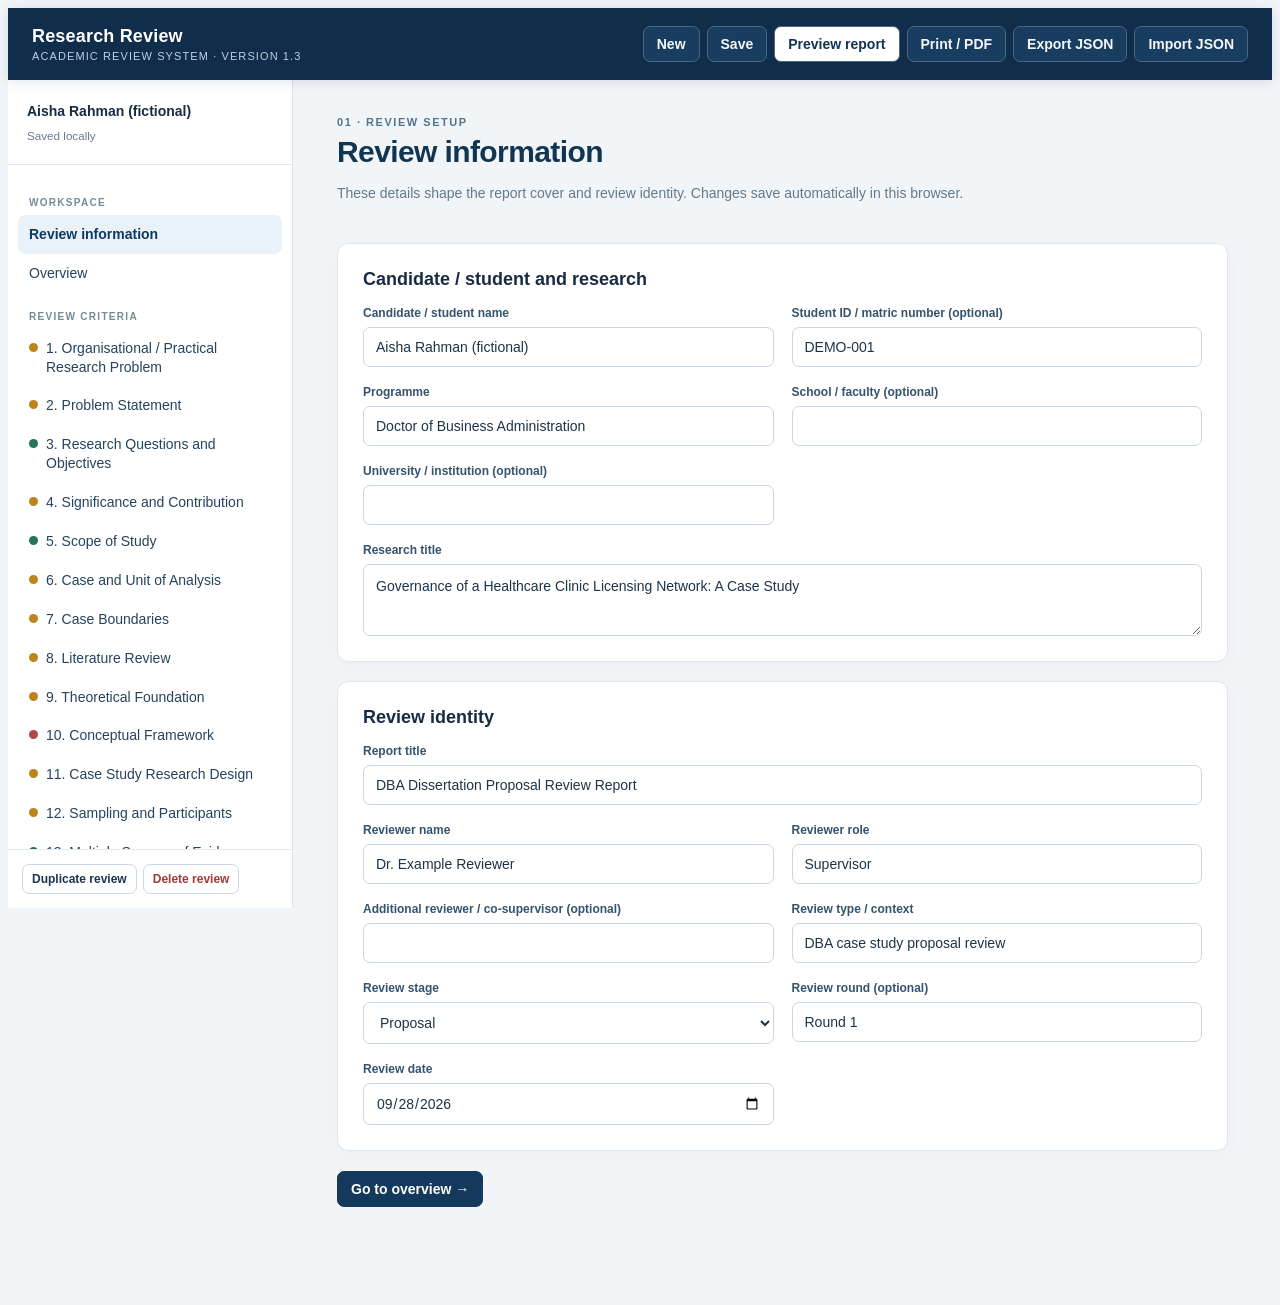
==== commit 0459342c: "Add files via upload" ====
--- a/index.html
+++ b/index.html
@@ -1,6 +1,9 @@
 <!doctype html>
-<html lang="en"><head><meta charset="utf-8"><meta name="viewport" content="width=device-width,initial-scale=1"><title>Research Supervision Review System</title><link rel="stylesheet" href="style.css"></head>
-<body><header class="topbar"><div class="brand"><strong>Research Supervision</strong><span>Review System · Version 1.2</span></div><div class="top-actions"><button id="newBtn">New</button><button id="saveBtn">Save</button><button id="previewBtn" class="primary">Preview report</button><button id="printBtn">Print / PDF</button><button id="exportBtn">Export JSON</button><label class="button" for="importFile">Import JSON</label><input id="importFile" type="file" accept="application/json,.json" hidden></div></header>
+<html lang="en"><head>
+  <meta http-equiv="Cache-Control" content="no-cache, no-store, must-revalidate">
+  <meta http-equiv="Pragma" content="no-cache">
+  <meta http-equiv="Expires" content="0"><meta charset="utf-8"><meta name="viewport" content="width=device-width,initial-scale=1"><title>Research Review System</title><link rel="stylesheet" href="style-v1.3.css"></head>
+<body><header class="topbar"><div class="brand"><strong>Research Review</strong><span>Academic Review System · Version 1.3</span></div><div class="top-actions"><button id="newBtn">New</button><button id="saveBtn">Save</button><button id="previewBtn" class="primary">Preview report</button><button id="printBtn">Print / PDF</button><button id="exportBtn">Export JSON</button><label class="button" for="importFile">Import JSON</label><input id="importFile" type="file" accept="application/json,.json" hidden></div></header>
 <div class="app"><aside class="sidebar"><div class="side-heading"><span id="reviewLabel">Untitled review</span><small id="saveState">Saved locally</small></div><nav id="navigation"></nav><div class="side-bottom"><button id="duplicateBtn">Duplicate review</button><button id="deleteBtn" class="danger-text">Delete review</button></div></aside><main id="workspace" tabindex="-1"></main></div>
 <dialog id="reportDialog"><div class="preview-bar"><span>Report preview · A4 portrait</span><div><button id="closePreview">Close</button><button id="previewPrint" class="primary">Print / Save as PDF</button></div></div><div id="report" class="report"></div></dialog>
-<div id="toast" role="status" aria-live="polite"></div><script src="data.js"></script><script src="report.js"></script><script src="app.js"></script></body></html>
+<div id="toast" role="status" aria-live="polite"></div><script src="data-v1.3.js"></script><script src="report-v1.3.js"></script><script src="app-v1.3.js"></script></body></html>
--- a/style-v1.3.css
+++ b/style-v1.3.css
@@ -0,0 +1 @@
+:root{font-family:Inter,Arial,Helvetica,sans-serif;color:#172c43;background:#f2f5f8;font-size:14px}*{box-sizing:border-box}button,input,select,textarea{font:inherit}button,.button{border:1px solid #cbd7e3;background:#fff;color:#183651;border-radius:7px;padding:9px 13px;cursor:pointer;font-weight:600;white-space:nowrap}button:hover,.button:hover{background:#ebf2f8}button:focus-visible,input:focus-visible,textarea:focus-visible,select:focus-visible{outline:2px solid #3974b3;outline-offset:2px}.primary{background:#15395d;color:white;border-color:#15395d}.primary:hover{background:#235482}.danger-text{color:#a33838}.topbar{position:sticky;top:0;z-index:5;min-height:72px;background:#102d4b;color:white;display:flex;align-items:center;justify-content:space-between;padding:13px 24px;gap:20px;box-shadow:0 2px 12px #102d4b20}.brand{display:flex;flex-direction:column;line-height:1.35;min-width:190px}.brand strong{font-size:18px;letter-spacing:.01em}.brand span{font-size:11px;color:#bdd0e3;letter-spacing:.1em;text-transform:uppercase}.top-actions{display:flex;flex-wrap:wrap;gap:7px}.top-actions button,.top-actions .button{background:#183d61;color:#f5f8fa;border-color:#496782}.top-actions .primary{background:#fff;color:#123352}.top-actions button:hover,.top-actions .button:hover{background:#2a5377}.top-actions .primary:hover{background:#e9f1fa}.app{display:flex;min-height:calc(100vh - 72px)}.sidebar{width:285px;flex:none;background:white;border-right:1px solid #dce5ec;position:sticky;top:72px;height:calc(100vh - 72px);display:flex;flex-direction:column}.side-heading{padding:22px 19px;border-bottom:1px solid #e4ebf0}.side-heading span{display:block;font-weight:750;line-height:1.35}.side-heading small{display:block;color:#667c90;margin-top:8px}.sidebar nav{overflow:auto;flex:1;padding:14px 10px}.nav-group{font-size:10px;font-weight:800;letter-spacing:.13em;color:#758a9b;text-transform:uppercase;padding:18px 11px 7px}.nav-item{border:0;width:100%;text-align:left;display:flex;align-items:start;gap:8px;padding:10px 11px;border-radius:7px;white-space:normal;font-weight:500;color:#25435e;line-height:1.35}.nav-item.active{background:#eaf2f9;color:#0c3a60;font-weight:700}.nav-item .dot{margin-top:4px}.side-bottom{display:flex;gap:6px;flex-wrap:wrap;padding:14px;border-top:1px solid #e4ebf0}.side-bottom button{font-size:12px;padding:7px 9px}main{width:min(100%,1040px);margin:0 auto;padding:36px 44px 90px}.page-head{display:flex;align-items:flex-start;justify-content:space-between;gap:18px;margin-bottom:25px}.eyebrow{font-size:11px;font-weight:800;letter-spacing:.14em;text-transform:uppercase;color:#527491}.page-head h1{font-size:30px;margin:7px 0 9px;letter-spacing:-.02em;color:#123552}.muted{color:#63798c;line-height:1.5}.panel{background:white;border:1px solid #dfe7ee;border-radius:11px;padding:25px;margin-bottom:19px;box-shadow:0 4px 18px #15345408}.panel h2{margin:0 0 16px;font-size:18px}.form-grid{display:grid;grid-template-columns:repeat(2,minmax(0,1fr));gap:18px}.field{display:flex;flex-direction:column;gap:7px;min-width:0}.field.full{grid-column:1/-1}.field label{font-weight:700;font-size:12px;color:#34536e}.field input,.field textarea,.field select{background:#fff;border:1px solid #c9d6e1;border-radius:7px;padding:11px 12px;width:100%;color:#1c3449}.field textarea{min-height:112px;resize:vertical;line-height:1.55}.field textarea.long{min-height:155px}.field textarea.short{min-height:72px}.field small{color:#738697}.action-row{display:flex;gap:8px;flex-wrap:wrap;margin-top:20px;align-items:center}.action-row.end{justify-content:space-between}.dot{height:9px;width:9px;display:inline-block;flex:none;border-radius:50%;background:#a7b3bf}.dot.green,.badge.green i{background:#277457}.dot.yellow,.badge.yellow i{background:#bb841c}.dot.red,.badge.red i{background:#b34848}.table-wrap{overflow-x:auto}.overview{border-collapse:collapse;width:100%;background:white}.overview th,.overview td{padding:13px 12px;border-bottom:1px solid #e4ebf1;text-align:left;vertical-align:top}.overview th{font-size:11px;text-transform:uppercase;letter-spacing:.08em;color:#668096;background:#eff5f9}.overview tr[data-index]{cursor:pointer}.overview tr[data-index]:hover{background:#f5f9fc}.overview td:nth-child(2){font-weight:650}.badge{display:inline-flex;gap:7px;align-items:center;font-size:11px;font-weight:700;line-height:1.3;color:#3a5365}.badge i{width:8px;height:8px;border-radius:50%;background:#a7b3bf;flex:none}.status-select{max-width:420px}.subpanel{background:#eef5fa;padding:19px;border-radius:8px;border-left:3px solid #9bc1dc}.subpanel h2{font-size:16px}.mini-heading{font-size:11px;font-weight:800;color:#577892;letter-spacing:.11em;text-transform:uppercase;margin:0 0 9px}.template-list,.saved-list{display:grid;gap:9px}.template-row,.saved-row{border:1px solid #dfE8f0;padding:14px;border-radius:8px;display:flex;align-items:center;justify-content:space-between;gap:12px}.template-row strong,.saved-row strong{display:block}.template-row small,.saved-row small{color:#6c8090;display:block;margin-top:5px}.template-row .buttons,.saved-row .buttons{display:flex;flex-wrap:wrap;gap:6px}.template-row button,.saved-row button{padding:7px 9px;font-size:12px}.criterion-editor{display:flex;flex-direction:column;gap:14px}.criterion-editor .panel{margin:0}.help{padding:12px 16px;background:#e9f2f8;border-radius:7px;color:#34516c;line-height:1.5}.empty-state{padding:35px;text-align:center;color:#6d8091}#toast{position:fixed;bottom:22px;right:24px;background:#143a59;color:white;border-radius:7px;padding:11px 17px;z-index:20;opacity:0;pointer-events:none;transition:opacity .2s}#toast.visible{opacity:1}dialog{border:0;padding:0;margin:0;width:100vw;max-width:none;height:100vh;max-height:none;background:#dbe3ea}dialog::backdrop{background:#0e253bbf}.preview-bar{position:sticky;top:0;z-index:10;background:#102d4b;color:white;padding:12px 25px;display:flex;align-items:center;justify-content:space-between;gap:12px;font-weight:700}.preview-bar>div{display:flex;gap:8px}.report{overflow:auto;height:calc(100vh - 61px);padding:25px 15px 60px}.report-paper{width:210mm;min-height:297mm;margin:0 auto;background:white;box-shadow:0 10px 30px #17314835;padding:19mm 18mm 17mm;color:#23384b;font-family:Georgia,'Times New Roman',serif;font-size:10pt;line-height:1.5}.report-topline{height:3px;background:#173e61;margin-bottom:28px}.report-cover{padding:0 0 25px}.report-cover .eyebrow{font-family:Arial,sans-serif}.report-cover h1{color:#123757;font-size:28pt;line-height:1.14;letter-spacing:-.035em;margin:13px 0 17px;max-width:165mm}.cover-rule{height:5px;background:linear-gradient(90deg,#174f79 40%,#c8dce9 40%);margin-bottom:21px}.report-cover small,.report-field .field-label{display:block;font:700 7.5px Arial,sans-serif;letter-spacing:.11em;text-transform:uppercase;color:#6b8496;margin-bottom:5px}.cover-meta{display:grid;grid-template-columns:1fr 1fr;gap:18px}.cover-meta strong,.research-title strong{font-size:13px;line-height:1.35;color:#183b58}.research-title{padding:15px 0;margin:17px 0;border-top:1px solid #d8e3eb;border-bottom:1px solid #d8e3eb}.research-title strong{display:block;font-size:15px}.cover-grid{display:grid;grid-template-columns:repeat(2,1fr);gap:13px 22px}.cover-grid span{display:block}.report-section{margin:22px 0 29px;break-inside:auto}.report-section h2{font:700 14px Arial,sans-serif;color:#153c5e;margin:0 0 12px;padding-bottom:8px;border-bottom:1px solid #b8cedf;break-after:avoid}.report-section h2 span{display:inline-grid;place-items:center;background:#183f61;color:white;border-radius:3px;width:22px;height:22px;margin-right:8px;font-size:11px}.section-intro{font-size:9px;color:#5a6e7d;margin:0 0 11px}.summary-table{width:100%;border-collapse:collapse;font-size:8.5px;line-height:1.35}.summary-table th{background:#e8f0f6;color:#23465f;font:700 8px Arial,sans-serif;text-transform:uppercase;letter-spacing:.04em;text-align:left}.summary-table th,.summary-table td{padding:8px 7px;border-bottom:1px solid #d9e3eb;vertical-align:top}.summary-table th:first-child,.summary-table td:first-child{width:24px}.summary-table th:nth-child(2){width:23%}.summary-table th:nth-child(3){width:25%}.summary-table tr{break-inside:avoid}.report .badge{font-family:Arial,sans-serif;font-size:8px;white-space:normal}.assessment-panel{background:#edf4f8;padding:17px 19px;border-left:3px solid #37729c;line-height:1.65}.priority{padding:12px 15px;margin:9px 0;background:#f2f6f9;border-left:3px solid #8db1c9;break-inside:avoid}.priority-1{border-color:#a75353}.priority-2{border-color:#b18a3b}.priority strong{font:700 9px Arial,sans-serif;color:#234661}.priority p{margin:5px 0 0}.review-item{margin:0 0 19px;border:1px solid #dce7ef;break-inside:auto}.criterion-head{padding:12px 14px;background:#eaf2f7;display:flex;justify-content:space-between;gap:12px;align-items:center;break-after:avoid}.criterion-head small{font:700 8px Arial,sans-serif;text-transform:uppercase;letter-spacing:.08em;color:#668298}.criterion-head h3{font:700 12px Arial,sans-serif;color:#143d5d;margin:4px 0 0}.criterion-body{padding:5px 15px 13px}.report-field{padding:9px 0;border-bottom:1px solid #e7edf2;break-inside:avoid}.field-value{white-space:normal;overflow-wrap:anywhere}.response-block{margin-top:14px;padding:12px 15px;background:#f5f8fa;border-top:2px solid #9cbcd2;break-inside:auto}.response-heading{font:700 9px Arial,sans-serif;color:#214c6b;text-transform:uppercase;letter-spacing:.08em}.response-block .report-field:last-child{border:0}.empty{color:#8595a1;font-style:italic}.student-overall{border:1px solid #cddde8;min-height:80px;padding:16px;line-height:1.6}.review-footer-grid{display:grid;grid-template-columns:repeat(3,1fr);gap:20px}.review-meta-extra{margin-top:10px;max-width:32%}.signature{margin-top:32px;padding-top:8px;border-top:1px solid #aabac7;display:flex;justify-content:space-between;color:#738695;font-size:9px}.report-end{border-top:1px solid #cad9e3;padding-top:8px;color:#7890a1;font:8px Arial,sans-serif;text-align:right}.last-section{margin-bottom:30px}@page{size:A4 portrait;margin:15mm 16mm 16mm} @media print{html,body{background:#fff!important;margin:0!important;padding:0!important}body>*:not(dialog){display:none!important}dialog{position:static!important;display:block!important;width:auto!important;height:auto!important;max-height:none!important;overflow:visible!important;background:white!important}.preview-bar{display:none!important}.report{height:auto!important;overflow:visible!important;padding:0!important}.report-paper{width:auto!important;min-height:0!important;padding:0!important;margin:0!important;box-shadow:none!important}.report-cover{break-after:avoid}.report-section h2,.criterion-head{break-after:avoid-page}.summary-table thead{display:table-header-group}.review-item{break-inside:auto}.review-item .criterion-head{break-after:avoid}.priority,.report-field,.summary-table tr{break-inside:avoid}*{print-color-adjust:exact;-webkit-print-color-adjust:exact}}@media(max-width:900px){.topbar{align-items:start;flex-direction:column}.sidebar{width:230px;top:112px;height:calc(100vh - 112px)}main{padding:26px}.report-paper{max-width:100%;width:210mm}}@media(max-width:650px){.app{display:block}.sidebar{position:relative;top:auto;height:auto;width:100%;border-right:0}.sidebar nav{max-height:220px}.side-bottom{display:none}main{padding:20px}.form-grid{grid-template-columns:1fr}.preview-bar{flex-wrap:wrap}.report{padding:10px;overflow-x:auto}.report-paper{max-width:none;transform-origin:top left}}
